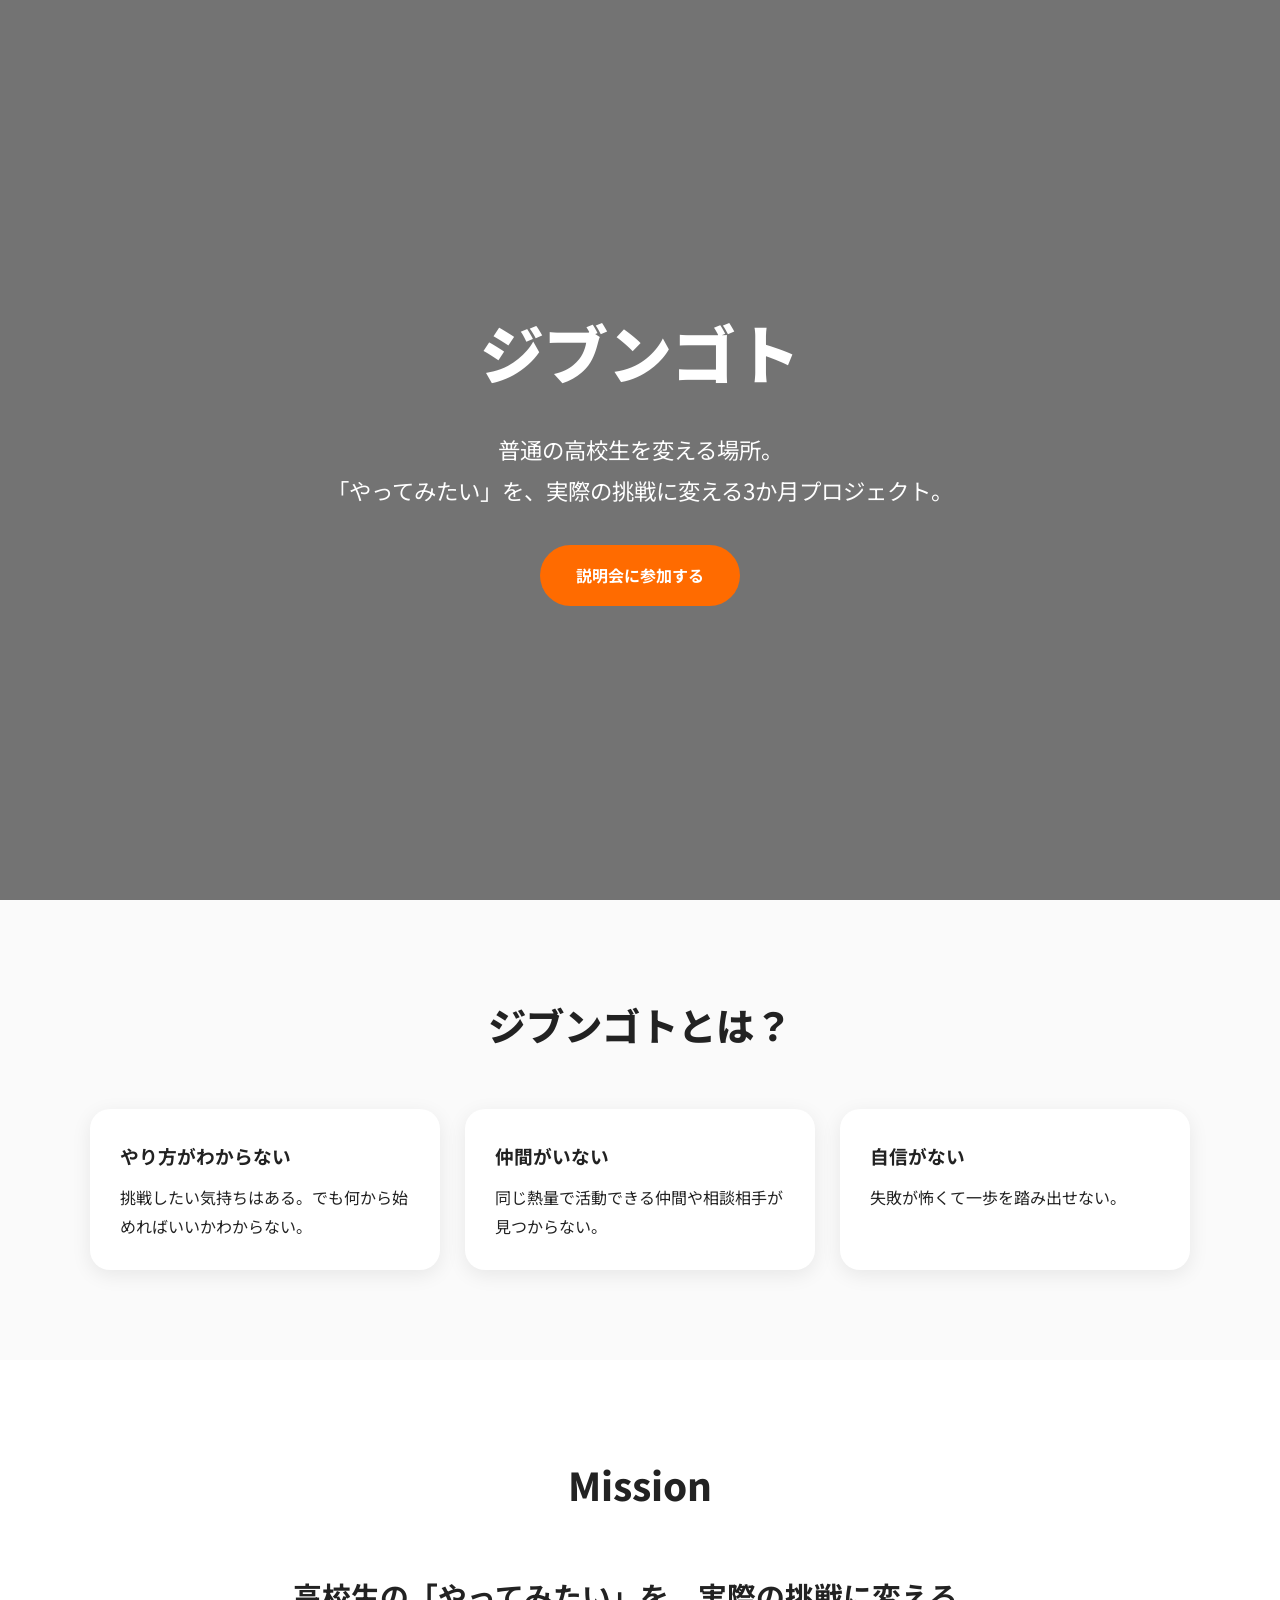
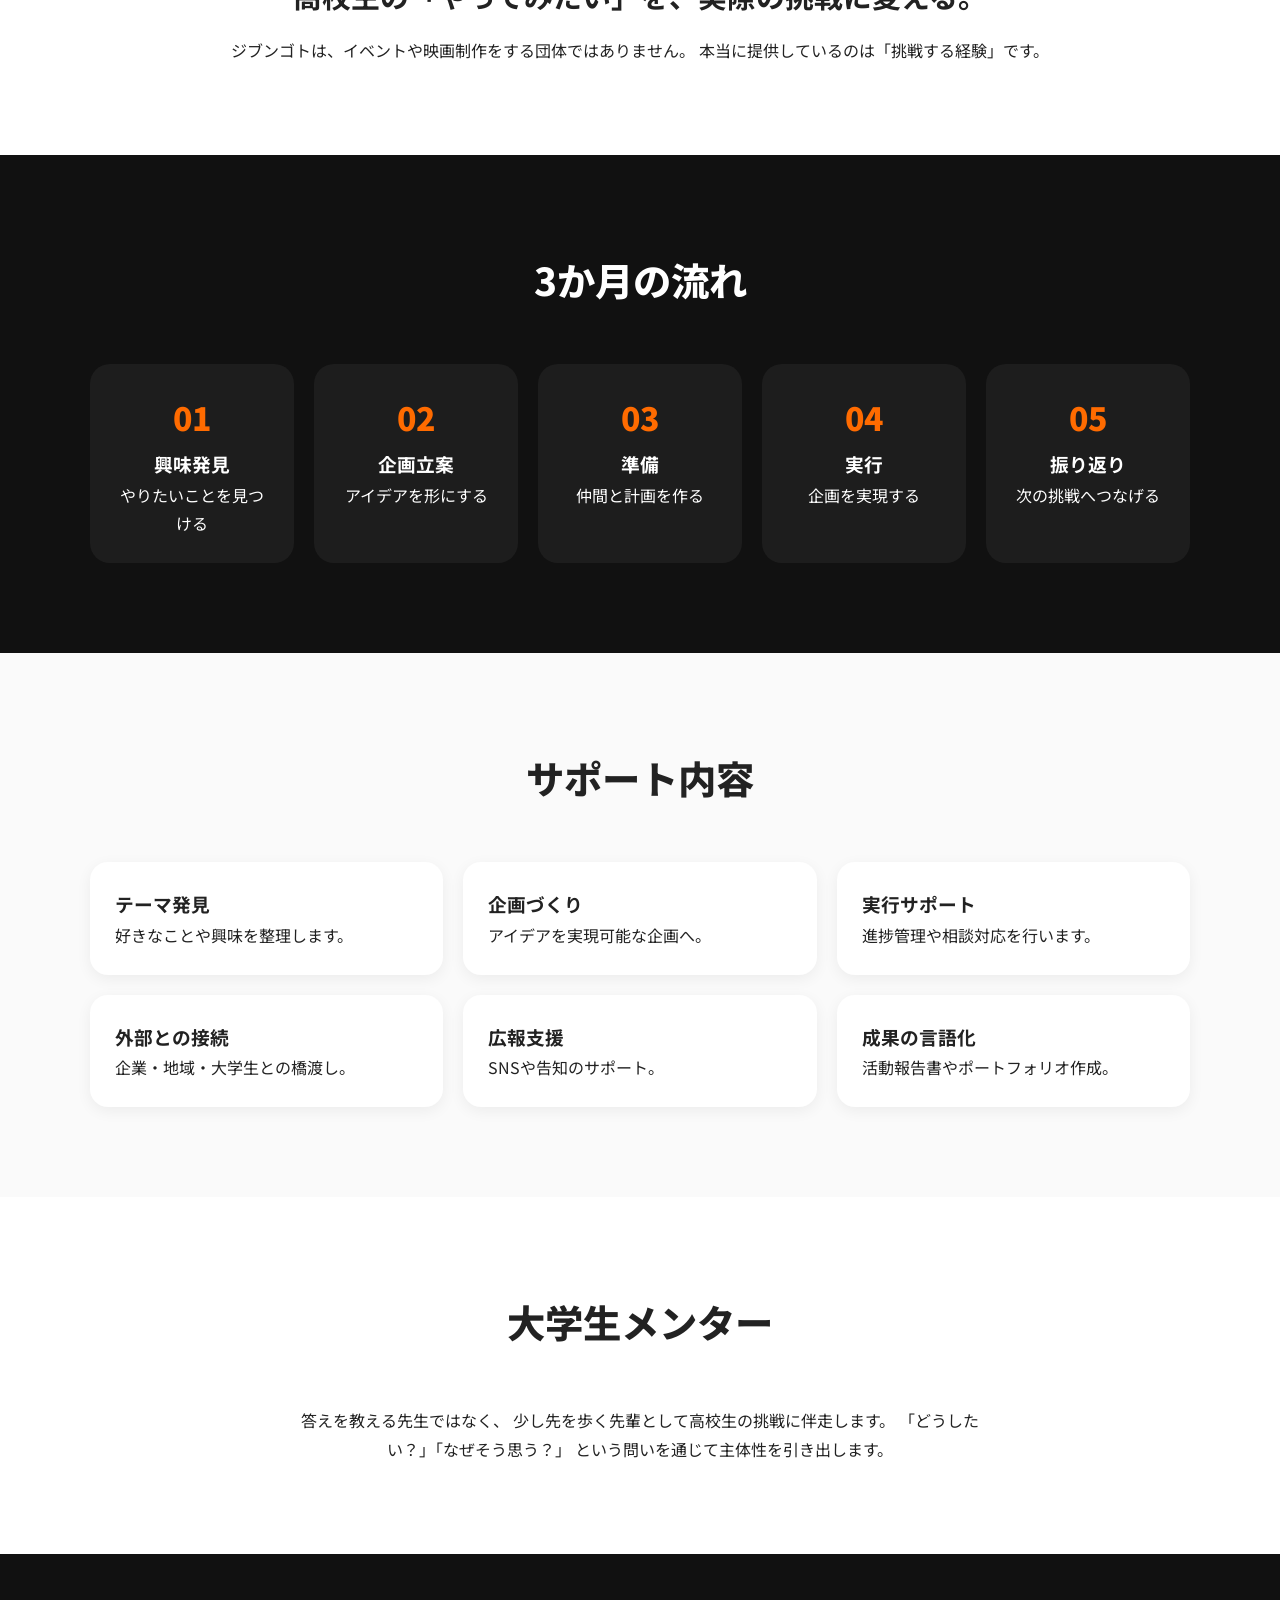
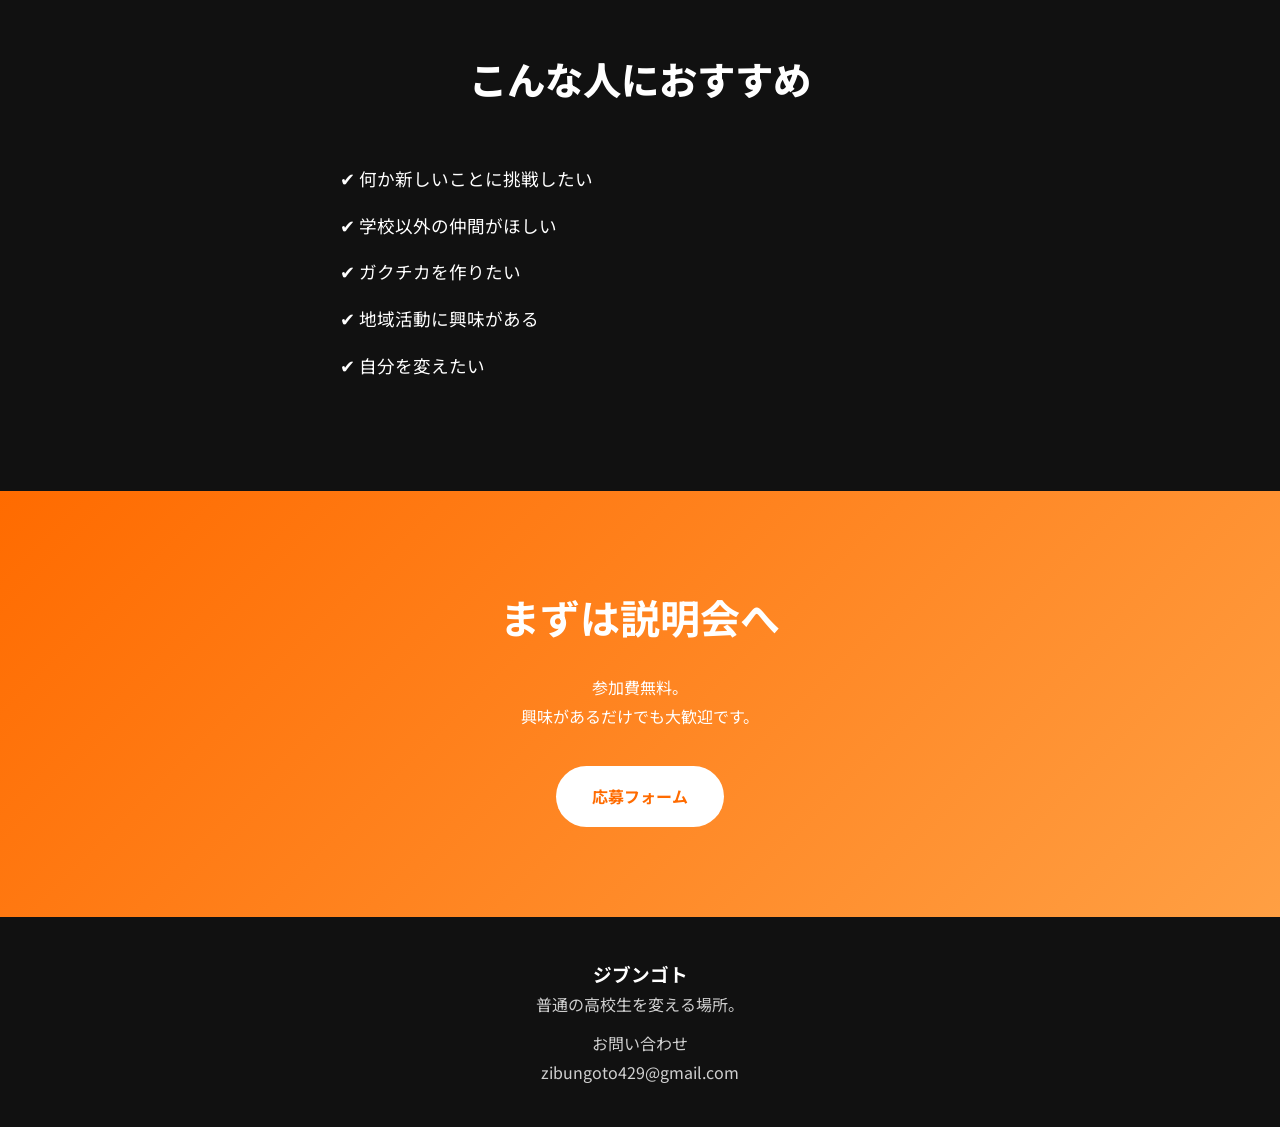
==== index.html @ fb5c6093 "first website" ====
<!DOCTYPE html>
<html lang="ja">
<head>
<meta charset="UTF-8">
<meta name="viewport" content="width=device-width, initial-scale=1.0">
<title>ジブンゴト | 普通の高校生を変える場所</title>

<link href="https://fonts.googleapis.com/css2?family=Noto+Sans+JP:wght@300;400;500;700;900&display=swap" rel="stylesheet">

<style>
*{
    margin:0;
    padding:0;
    box-sizing:border-box;
}

body{
    font-family:'Noto Sans JP',sans-serif;
    line-height:1.8;
    color:#222;
    background:#fff;
}

a{
    text-decoration:none;
}

.container{
    width:90%;
    max-width:1100px;
    margin:auto;
}

.hero{
    min-height:100vh;
    display:flex;
    align-items:center;
    justify-content:center;
    text-align:center;
    background:
    linear-gradient(rgba(0,0,0,.55),rgba(0,0,0,.55)),
    url('https://images.unsplash.com/photo-1522202176988-66273c2fd55f');
    background-size:cover;
    background-position:center;
    color:white;
}

.hero h1{
    font-size:4rem;
    font-weight:900;
    margin-bottom:20px;
}

.hero p{
    font-size:1.4rem;
    max-width:700px;
    margin:auto;
}

.btn{
    display:inline-block;
    margin-top:35px;
    padding:16px 36px;
    border-radius:999px;
    background:#ff6b00;
    color:white;
    font-weight:bold;
    transition:.3s;
}

.btn:hover{
    transform:translateY(-3px);
}

section{
    padding:90px 0;
}

.section-title{
    text-align:center;
    font-size:2.4rem;
    margin-bottom:50px;
    font-weight:800;
}

.about{
    background:#fafafa;
}

.cards{
    display:grid;
    grid-template-columns:repeat(auto-fit,minmax(250px,1fr));
    gap:25px;
}

.card{
    background:white;
    padding:30px;
    border-radius:20px;
    box-shadow:0 5px 20px rgba(0,0,0,.08);
}

.card h3{
    margin-bottom:10px;
}

.mission{
    text-align:center;
}

.mission-box{
    max-width:900px;
    margin:auto;
}

.mission-box h3{
    font-size:1.8rem;
    margin-bottom:15px;
}

.flow{
    background:#111;
    color:white;
}

.steps{
    display:grid;
    grid-template-columns:repeat(auto-fit,minmax(180px,1fr));
    gap:20px;
}

.step{
    background:#1d1d1d;
    border-radius:20px;
    padding:25px;
    text-align:center;
}

.step-number{
    font-size:2rem;
    color:#ff6b00;
    font-weight:900;
}

.support{
    background:#fafafa;
}

.support-grid{
    display:grid;
    grid-template-columns:repeat(auto-fit,minmax(280px,1fr));
    gap:20px;
}

.support-item{
    background:white;
    padding:25px;
    border-radius:18px;
    box-shadow:0 4px 15px rgba(0,0,0,.06);
}

.mentor{
    text-align:center;
}

.target{
    background:#111;
    color:white;
}

.target ul{
    max-width:600px;
    margin:20px auto;
    list-style:none;
}

.target li{
    margin:15px 0;
    font-size:1.1rem;
}

.cta{
    text-align:center;
    background:linear-gradient(135deg,#ff6b00,#ff9f43);
    color:white;
}

.cta h2{
    font-size:2.5rem;
}

footer{
    background:#111;
    color:white;
    text-align:center;
    padding:40px 20px;
}

footer p{
    opacity:.8;
}

@media(max-width:768px){

.hero h1{
    font-size:2.8rem;
}

.hero p{
    font-size:1.1rem;
}

.section-title{
    font-size:2rem;
}

}
</style>
</head>

<body>

<section class="hero">
<div class="container">

<h1>ジブンゴト</h1>

<p>
普通の高校生を変える場所。<br>
「やってみたい」を、実際の挑戦に変える3か月プロジェクト。
</p>

<a href="#entry" class="btn">説明会に参加する</a>

</div>
</section>

<section class="about">
<div class="container">

<h2 class="section-title">ジブンゴトとは？</h2>

<div class="cards">

<div class="card">
<h3>やり方がわからない</h3>
<p>
挑戦したい気持ちはある。でも何から始めればいいかわからない。
</p>
</div>

<div class="card">
<h3>仲間がいない</h3>
<p>
同じ熱量で活動できる仲間や相談相手が見つからない。
</p>
</div>

<div class="card">
<h3>自信がない</h3>
<p>
失敗が怖くて一歩を踏み出せない。
</p>
</div>

</div>

</div>
</section>

<section class="mission">

<div class="container">

<h2 class="section-title">Mission</h2>

<div class="mission-box">

<h3>高校生の「やってみたい」を、実際の挑戦に変える。</h3>

<p>
ジブンゴトは、イベントや映画制作をする団体ではありません。
本当に提供しているのは「挑戦する経験」です。
</p>

</div>

</div>

</section>

<section class="flow">

<div class="container">

<h2 class="section-title">3か月の流れ</h2>

<div class="steps">

<div class="step">
<div class="step-number">01</div>
<h3>興味発見</h3>
<p>やりたいことを見つける</p>
</div>

<div class="step">
<div class="step-number">02</div>
<h3>企画立案</h3>
<p>アイデアを形にする</p>
</div>

<div class="step">
<div class="step-number">03</div>
<h3>準備</h3>
<p>仲間と計画を作る</p>
</div>

<div class="step">
<div class="step-number">04</div>
<h3>実行</h3>
<p>企画を実現する</p>
</div>

<div class="step">
<div class="step-number">05</div>
<h3>振り返り</h3>
<p>次の挑戦へつなげる</p>
</div>

</div>

</div>

</section>

<section class="support">

<div class="container">

<h2 class="section-title">サポート内容</h2>

<div class="support-grid">

<div class="support-item">
<h3>テーマ発見</h3>
<p>好きなことや興味を整理します。</p>
</div>

<div class="support-item">
<h3>企画づくり</h3>
<p>アイデアを実現可能な企画へ。</p>
</div>

<div class="support-item">
<h3>実行サポート</h3>
<p>進捗管理や相談対応を行います。</p>
</div>

<div class="support-item">
<h3>外部との接続</h3>
<p>企業・地域・大学生との橋渡し。</p>
</div>

<div class="support-item">
<h3>広報支援</h3>
<p>SNSや告知のサポート。</p>
</div>

<div class="support-item">
<h3>成果の言語化</h3>
<p>活動報告書やポートフォリオ作成。</p>
</div>

</div>

</div>

</section>

<section class="mentor">

<div class="container">

<h2 class="section-title">大学生メンター</h2>

<p style="max-width:700px;margin:auto;">
答えを教える先生ではなく、
少し先を歩く先輩として高校生の挑戦に伴走します。
「どうしたい？」「なぜそう思う？」
という問いを通じて主体性を引き出します。
</p>

</div>

</section>

<section class="target">

<div class="container">

<h2 class="section-title">こんな人におすすめ</h2>

<ul>
<li>✔ 何か新しいことに挑戦したい</li>
<li>✔ 学校以外の仲間がほしい</li>
<li>✔ ガクチカを作りたい</li>
<li>✔ 地域活動に興味がある</li>
<li>✔ 自分を変えたい</li>
</ul>

</div>

</section>

<section class="cta" id="entry">

<div class="container">

<h2>まずは説明会へ</h2>

<p style="margin-top:20px;">
参加費無料。<br>
興味があるだけでも大歓迎です。
</p>

<a href="#" class="btn" style="background:white;color:#ff6b00;">
応募フォーム
</a>

</div>

</section>

<footer>

<h3>ジブンゴト</h3>

<p>
普通の高校生を変える場所。
</p>

<p style="margin-top:10px;">
お問い合わせ<br>
zibungoto429@gmail.com
</p>

</footer>

</body>
</html>
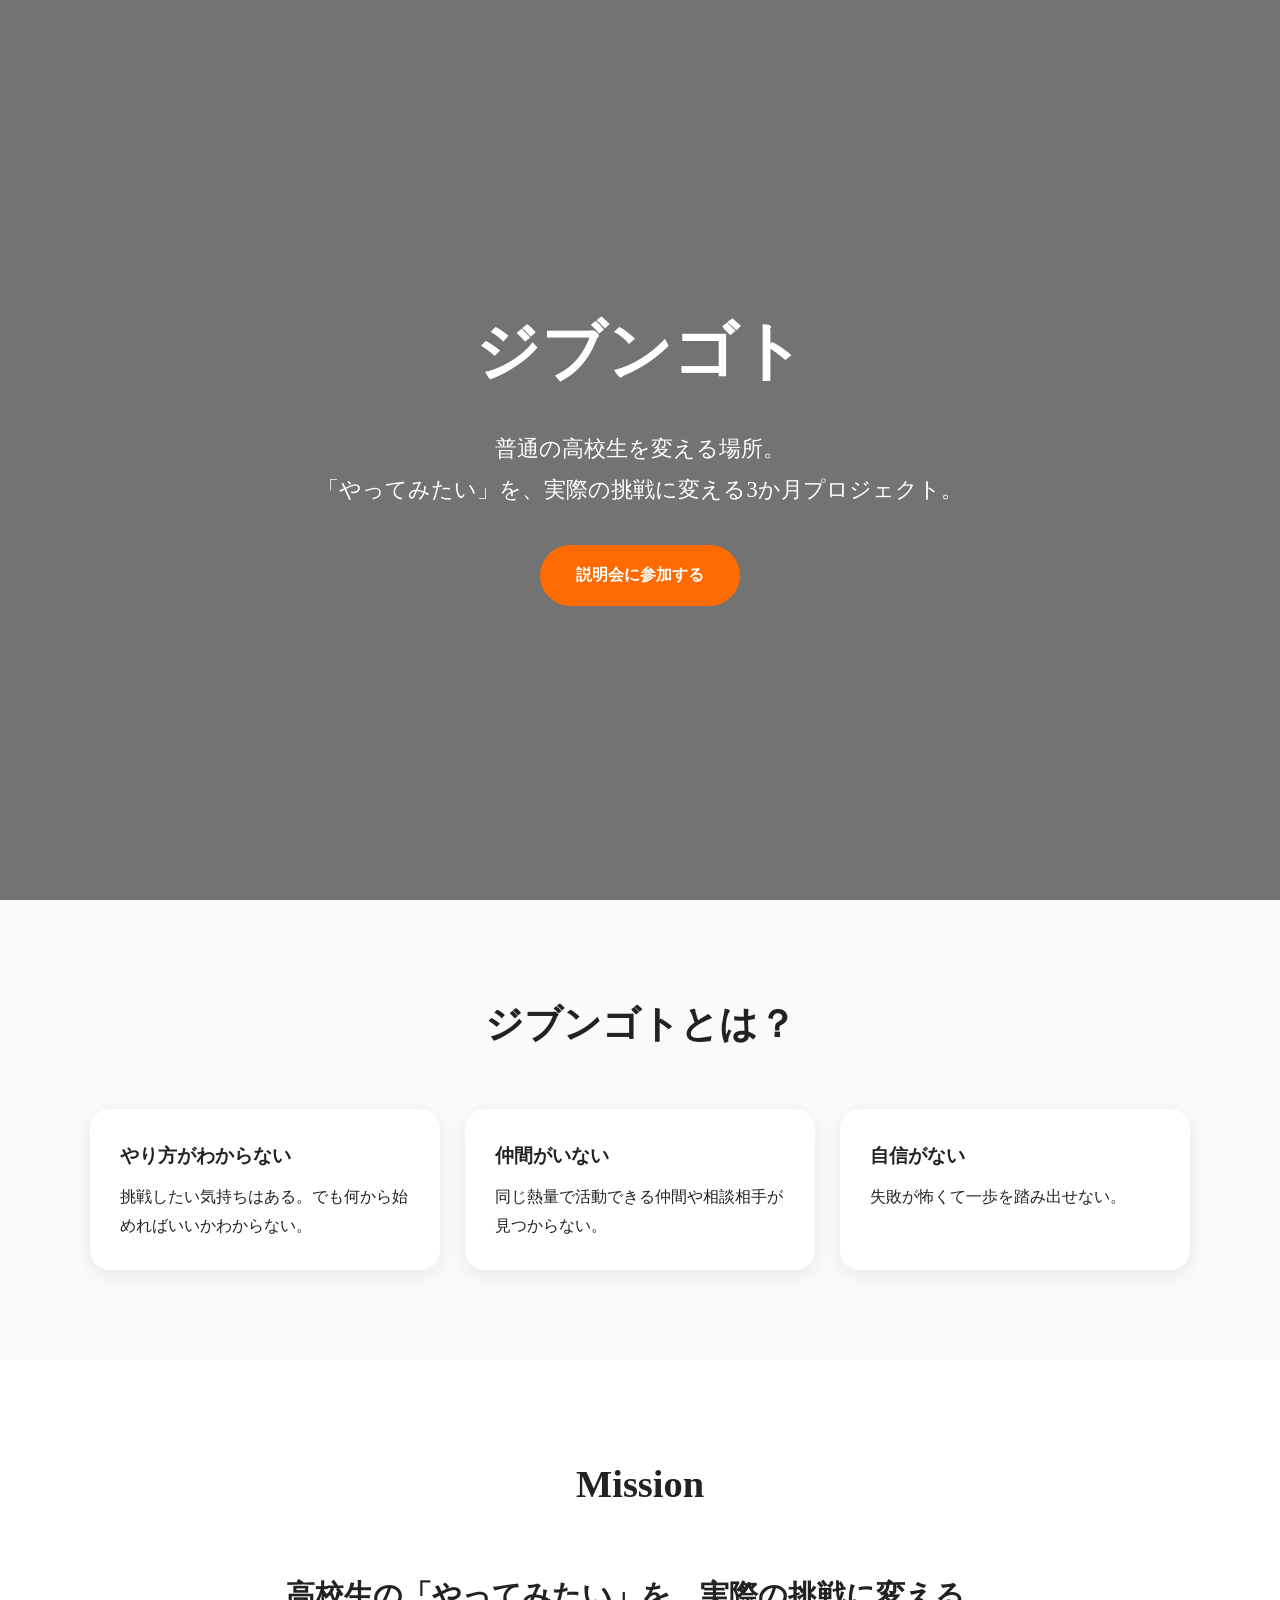
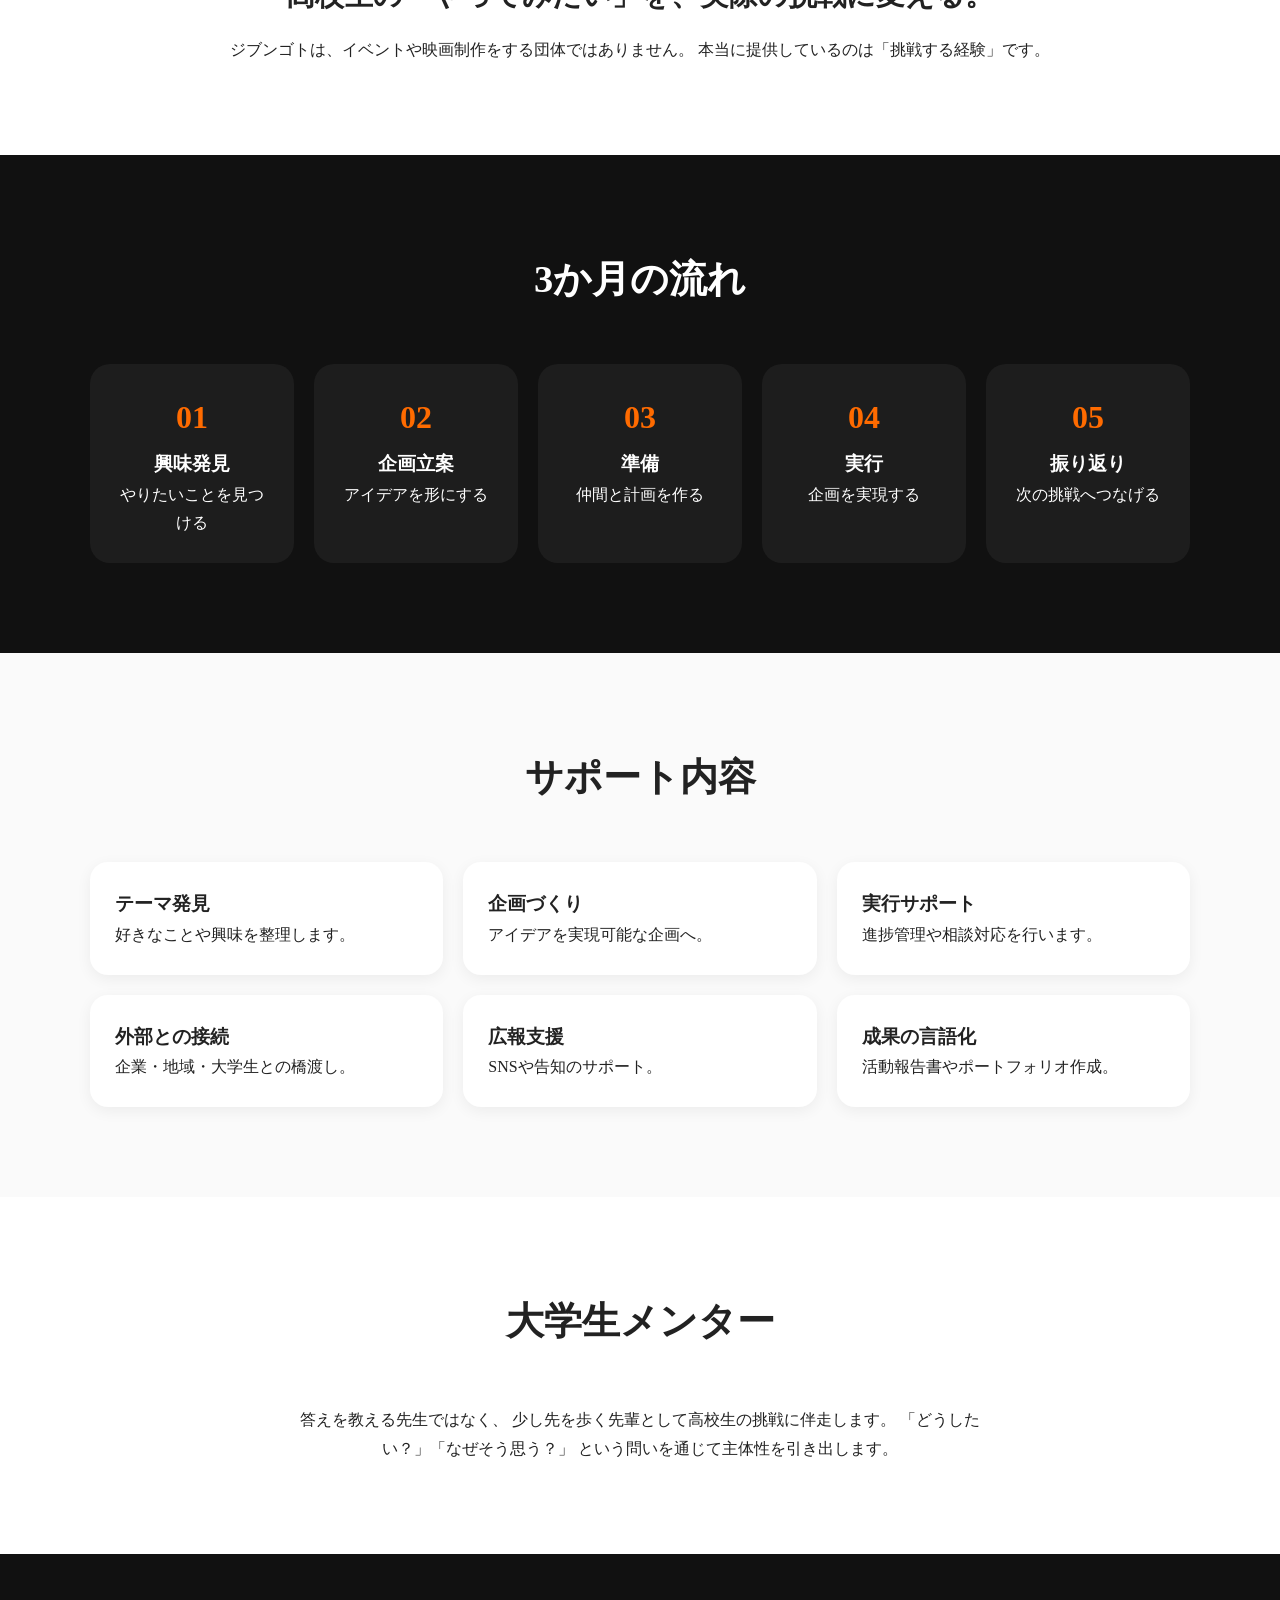
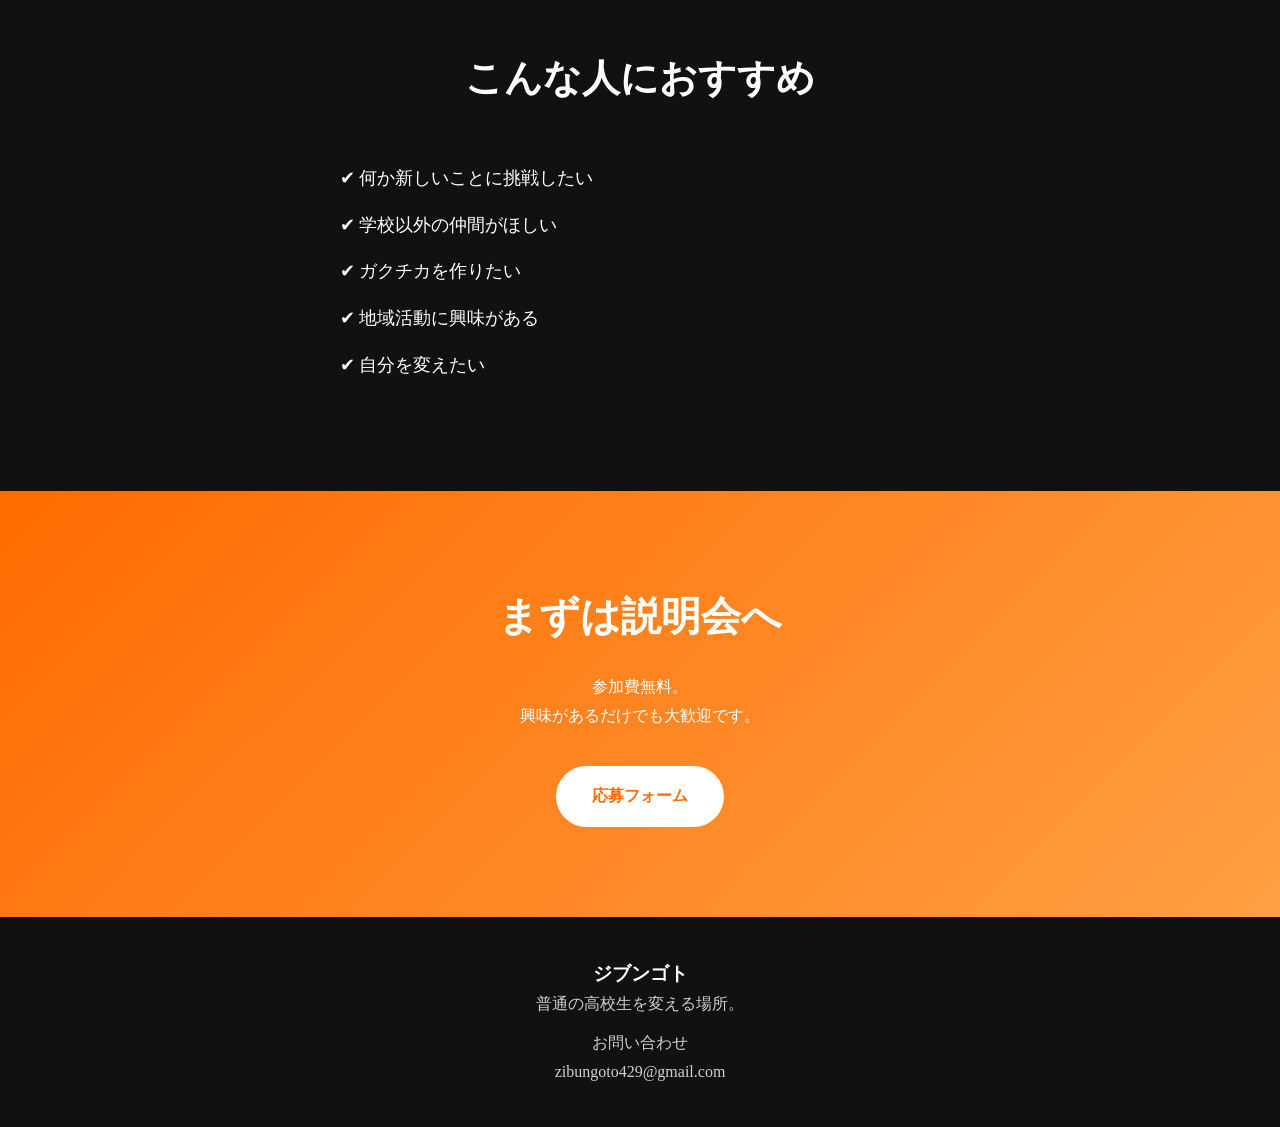
==== commit 555da6c7: "Update index.html" ====
--- a/index.html
+++ b/index.html
@@ -15,6 +15,22 @@
 }
 
 body{
+    <header class="header">
+    <div class="logo">ジブンゴト</div>
+
+    <div class="menu-toggle" onclick="toggleMenu()">
+        ☰
+    </div>
+
+    <nav id="menu">
+        <a href="#top">TOP</a>
+        <a href="#about">ジブンゴトとは</a>
+        <a href="#highschool">高校生向け</a>
+        <a href="#program">プログラム内容</a>
+        <a href="#faq">FAQ</a>
+        <a href="#contact">お問い合わせ</a>
+    </nav>
+</header>
     font-family:'Noto Sans JP',sans-serif;
     line-height:1.8;
     color:#222;
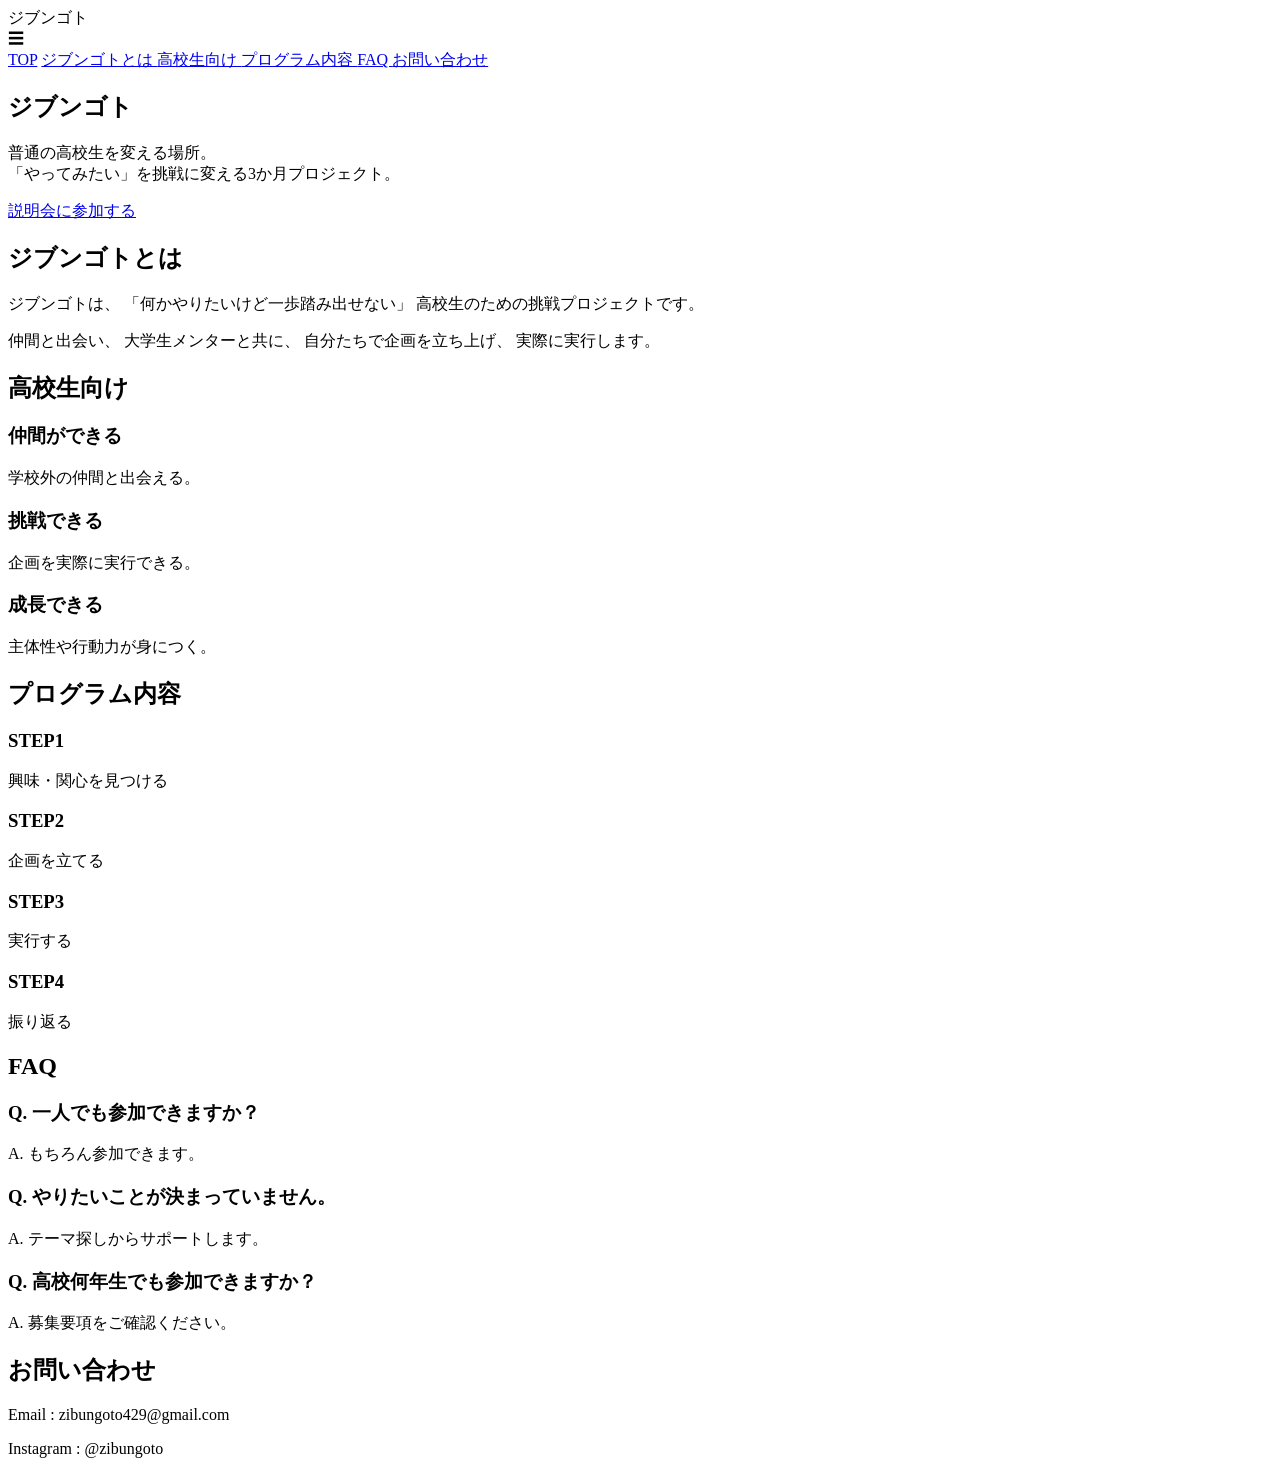
==== commit 45ac214e: "Update index.html" ====
--- a/index.html
+++ b/index.html
@@ -1,466 +1,213 @@
 <!DOCTYPE html>
 <html lang="ja">
 <head>
-<meta charset="UTF-8">
-<meta name="viewport" content="width=device-width, initial-scale=1.0">
-<title>ジブンゴト | 普通の高校生を変える場所</title>
-
-<link href="https://fonts.googleapis.com/css2?family=Noto+Sans+JP:wght@300;400;500;700;900&display=swap" rel="stylesheet">
-
-<style>
-*{
-    margin:0;
-    padding:0;
-    box-sizing:border-box;
-}
-
-body{
-    <header class="header">
-    <div class="logo">ジブンゴト</div>
+    <meta charset="UTF-8">
+    <meta name="viewport" content="width=device-width, initial-scale=1.0">
+    <title>ジブンゴト</title>
+
+    <link rel="stylesheet" href="style.css">
+</head>
+
+<body>
+
+<header class="header">
+
+    <div class="logo">
+        ジブンゴト
+    </div>
 
     <div class="menu-toggle" onclick="toggleMenu()">
         ☰
     </div>
 
     <nav id="menu">
+
         <a href="#top">TOP</a>
-        <a href="#about">ジブンゴトとは</a>
-        <a href="#highschool">高校生向け</a>
-        <a href="#program">プログラム内容</a>
-        <a href="#faq">FAQ</a>
-        <a href="#contact">お問い合わせ</a>
+
+        <a href="#about">
+            ジブンゴトとは
+        </a>
+
+        <a href="#highschool">
+            高校生向け
+        </a>
+
+        <a href="#program">
+            プログラム内容
+        </a>
+
+        <a href="#faq">
+            FAQ
+        </a>
+
+        <a href="#contact">
+            お問い合わせ
+        </a>
+
     </nav>
+
 </header>
-    font-family:'Noto Sans JP',sans-serif;
-    line-height:1.8;
-    color:#222;
-    background:#fff;
+
+<section class="hero" id="top">
+
+    <div class="container">
+
+        <h1>ジブンゴト</h1>
+
+        <p>
+            普通の高校生を変える場所。<br>
+            「やってみたい」を挑戦に変える3か月プロジェクト。
+        </p>
+
+        <a href="#contact" class="btn">
+            説明会に参加する
+        </a>
+
+    </div>
+
+</section>
+
+<section class="section" id="about">
+
+    <div class="container">
+
+        <h2>ジブンゴトとは</h2>
+
+        <p>
+            ジブンゴトは、
+            「何かやりたいけど一歩踏み出せない」
+            高校生のための挑戦プロジェクトです。
+        </p>
+
+        <p>
+            仲間と出会い、
+            大学生メンターと共に、
+            自分たちで企画を立ち上げ、
+            実際に実行します。
+        </p>
+
+    </div>
+
+</section>
+
+<section class="section" id="highschool">
+
+    <div class="container">
+
+        <h2>高校生向け</h2>
+
+        <div class="card-grid">
+
+            <div class="card">
+                <h3>仲間ができる</h3>
+                <p>学校外の仲間と出会える。</p>
+            </div>
+
+            <div class="card">
+                <h3>挑戦できる</h3>
+                <p>企画を実際に実行できる。</p>
+            </div>
+
+            <div class="card">
+                <h3>成長できる</h3>
+                <p>主体性や行動力が身につく。</p>
+            </div>
+
+        </div>
+
+    </div>
+
+</section>
+
+<section class="section" id="program">
+
+    <div class="container">
+
+        <h2>プログラム内容</h2>
+
+        <div class="card-grid">
+
+            <div class="card">
+                <h3>STEP1</h3>
+                <p>興味・関心を見つける</p>
+            </div>
+
+            <div class="card">
+                <h3>STEP2</h3>
+                <p>企画を立てる</p>
+            </div>
+
+            <div class="card">
+                <h3>STEP3</h3>
+                <p>実行する</p>
+            </div>
+
+            <div class="card">
+                <h3>STEP4</h3>
+                <p>振り返る</p>
+            </div>
+
+        </div>
+
+    </div>
+
+</section>
+
+<section class="section" id="faq">
+
+    <div class="container">
+
+        <h2>FAQ</h2>
+
+        <div class="faq-item">
+            <h3>Q. 一人でも参加できますか？</h3>
+            <p>A. もちろん参加できます。</p>
+        </div>
+
+        <div class="faq-item">
+            <h3>Q. やりたいことが決まっていません。</h3>
+            <p>A. テーマ探しからサポートします。</p>
+        </div>
+
+        <div class="faq-item">
+            <h3>Q. 高校何年生でも参加できますか？</h3>
+            <p>A. 募集要項をご確認ください。</p>
+        </div>
+
+    </div>
+
+</section>
+
+<footer id="contact">
+
+    <div class="container">
+
+        <h2>お問い合わせ</h2>
+
+        <p>
+            Email : zibungoto429@gmail.com
+        </p>
+
+        <p>
+            Instagram : @zibungoto
+        </p>
+
+    </div>
+
+</footer>
+
+<script>
+
+function toggleMenu(){
+
+    document
+        .getElementById("menu")
+        .classList
+        .toggle("show");
+
 }
 
-a{
-    text-decoration:none;
-}
-
-.container{
-    width:90%;
-    max-width:1100px;
-    margin:auto;
-}
-
-.hero{
-    min-height:100vh;
-    display:flex;
-    align-items:center;
-    justify-content:center;
-    text-align:center;
-    background:
-    linear-gradient(rgba(0,0,0,.55),rgba(0,0,0,.55)),
-    url('https://images.unsplash.com/photo-1522202176988-66273c2fd55f');
-    background-size:cover;
-    background-position:center;
-    color:white;
-}
-
-.hero h1{
-    font-size:4rem;
-    font-weight:900;
-    margin-bottom:20px;
-}
-
-.hero p{
-    font-size:1.4rem;
-    max-width:700px;
-    margin:auto;
-}
-
-.btn{
-    display:inline-block;
-    margin-top:35px;
-    padding:16px 36px;
-    border-radius:999px;
-    background:#ff6b00;
-    color:white;
-    font-weight:bold;
-    transition:.3s;
-}
-
-.btn:hover{
-    transform:translateY(-3px);
-}
-
-section{
-    padding:90px 0;
-}
-
-.section-title{
-    text-align:center;
-    font-size:2.4rem;
-    margin-bottom:50px;
-    font-weight:800;
-}
-
-.about{
-    background:#fafafa;
-}
-
-.cards{
-    display:grid;
-    grid-template-columns:repeat(auto-fit,minmax(250px,1fr));
-    gap:25px;
-}
-
-.card{
-    background:white;
-    padding:30px;
-    border-radius:20px;
-    box-shadow:0 5px 20px rgba(0,0,0,.08);
-}
-
-.card h3{
-    margin-bottom:10px;
-}
-
-.mission{
-    text-align:center;
-}
-
-.mission-box{
-    max-width:900px;
-    margin:auto;
-}
-
-.mission-box h3{
-    font-size:1.8rem;
-    margin-bottom:15px;
-}
-
-.flow{
-    background:#111;
-    color:white;
-}
-
-.steps{
-    display:grid;
-    grid-template-columns:repeat(auto-fit,minmax(180px,1fr));
-    gap:20px;
-}
-
-.step{
-    background:#1d1d1d;
-    border-radius:20px;
-    padding:25px;
-    text-align:center;
-}
-
-.step-number{
-    font-size:2rem;
-    color:#ff6b00;
-    font-weight:900;
-}
-
-.support{
-    background:#fafafa;
-}
-
-.support-grid{
-    display:grid;
-    grid-template-columns:repeat(auto-fit,minmax(280px,1fr));
-    gap:20px;
-}
-
-.support-item{
-    background:white;
-    padding:25px;
-    border-radius:18px;
-    box-shadow:0 4px 15px rgba(0,0,0,.06);
-}
-
-.mentor{
-    text-align:center;
-}
-
-.target{
-    background:#111;
-    color:white;
-}
-
-.target ul{
-    max-width:600px;
-    margin:20px auto;
-    list-style:none;
-}
-
-.target li{
-    margin:15px 0;
-    font-size:1.1rem;
-}
-
-.cta{
-    text-align:center;
-    background:linear-gradient(135deg,#ff6b00,#ff9f43);
-    color:white;
-}
-
-.cta h2{
-    font-size:2.5rem;
-}
-
-footer{
-    background:#111;
-    color:white;
-    text-align:center;
-    padding:40px 20px;
-}
-
-footer p{
-    opacity:.8;
-}
-
-@media(max-width:768px){
-
-.hero h1{
-    font-size:2.8rem;
-}
-
-.hero p{
-    font-size:1.1rem;
-}
-
-.section-title{
-    font-size:2rem;
-}
-
-}
-</style>
-</head>
-
-<body>
-
-<section class="hero">
-<div class="container">
-
-<h1>ジブンゴト</h1>
-
-<p>
-普通の高校生を変える場所。<br>
-「やってみたい」を、実際の挑戦に変える3か月プロジェクト。
-</p>
-
-<a href="#entry" class="btn">説明会に参加する</a>
-
-</div>
-</section>
-
-<section class="about">
-<div class="container">
-
-<h2 class="section-title">ジブンゴトとは？</h2>
-
-<div class="cards">
-
-<div class="card">
-<h3>やり方がわからない</h3>
-<p>
-挑戦したい気持ちはある。でも何から始めればいいかわからない。
-</p>
-</div>
-
-<div class="card">
-<h3>仲間がいない</h3>
-<p>
-同じ熱量で活動できる仲間や相談相手が見つからない。
-</p>
-</div>
-
-<div class="card">
-<h3>自信がない</h3>
-<p>
-失敗が怖くて一歩を踏み出せない。
-</p>
-</div>
-
-</div>
-
-</div>
-</section>
-
-<section class="mission">
-
-<div class="container">
-
-<h2 class="section-title">Mission</h2>
-
-<div class="mission-box">
-
-<h3>高校生の「やってみたい」を、実際の挑戦に変える。</h3>
-
-<p>
-ジブンゴトは、イベントや映画制作をする団体ではありません。
-本当に提供しているのは「挑戦する経験」です。
-</p>
-
-</div>
-
-</div>
-
-</section>
-
-<section class="flow">
-
-<div class="container">
-
-<h2 class="section-title">3か月の流れ</h2>
-
-<div class="steps">
-
-<div class="step">
-<div class="step-number">01</div>
-<h3>興味発見</h3>
-<p>やりたいことを見つける</p>
-</div>
-
-<div class="step">
-<div class="step-number">02</div>
-<h3>企画立案</h3>
-<p>アイデアを形にする</p>
-</div>
-
-<div class="step">
-<div class="step-number">03</div>
-<h3>準備</h3>
-<p>仲間と計画を作る</p>
-</div>
-
-<div class="step">
-<div class="step-number">04</div>
-<h3>実行</h3>
-<p>企画を実現する</p>
-</div>
-
-<div class="step">
-<div class="step-number">05</div>
-<h3>振り返り</h3>
-<p>次の挑戦へつなげる</p>
-</div>
-
-</div>
-
-</div>
-
-</section>
-
-<section class="support">
-
-<div class="container">
-
-<h2 class="section-title">サポート内容</h2>
-
-<div class="support-grid">
-
-<div class="support-item">
-<h3>テーマ発見</h3>
-<p>好きなことや興味を整理します。</p>
-</div>
-
-<div class="support-item">
-<h3>企画づくり</h3>
-<p>アイデアを実現可能な企画へ。</p>
-</div>
-
-<div class="support-item">
-<h3>実行サポート</h3>
-<p>進捗管理や相談対応を行います。</p>
-</div>
-
-<div class="support-item">
-<h3>外部との接続</h3>
-<p>企業・地域・大学生との橋渡し。</p>
-</div>
-
-<div class="support-item">
-<h3>広報支援</h3>
-<p>SNSや告知のサポート。</p>
-</div>
-
-<div class="support-item">
-<h3>成果の言語化</h3>
-<p>活動報告書やポートフォリオ作成。</p>
-</div>
-
-</div>
-
-</div>
-
-</section>
-
-<section class="mentor">
-
-<div class="container">
-
-<h2 class="section-title">大学生メンター</h2>
-
-<p style="max-width:700px;margin:auto;">
-答えを教える先生ではなく、
-少し先を歩く先輩として高校生の挑戦に伴走します。
-「どうしたい？」「なぜそう思う？」
-という問いを通じて主体性を引き出します。
-</p>
-
-</div>
-
-</section>
-
-<section class="target">
-
-<div class="container">
-
-<h2 class="section-title">こんな人におすすめ</h2>
-
-<ul>
-<li>✔ 何か新しいことに挑戦したい</li>
-<li>✔ 学校以外の仲間がほしい</li>
-<li>✔ ガクチカを作りたい</li>
-<li>✔ 地域活動に興味がある</li>
-<li>✔ 自分を変えたい</li>
-</ul>
-
-</div>
-
-</section>
-
-<section class="cta" id="entry">
-
-<div class="container">
-
-<h2>まずは説明会へ</h2>
-
-<p style="margin-top:20px;">
-参加費無料。<br>
-興味があるだけでも大歓迎です。
-</p>
-
-<a href="#" class="btn" style="background:white;color:#ff6b00;">
-応募フォーム
-</a>
-
-</div>
-
-</section>
-
-<footer>
-
-<h3>ジブンゴト</h3>
-
-<p>
-普通の高校生を変える場所。
-</p>
-
-<p style="margin-top:10px;">
-お問い合わせ<br>
-zibungoto429@gmail.com
-</p>
-
-</footer>
+</script>
 
 </body>
 </html>
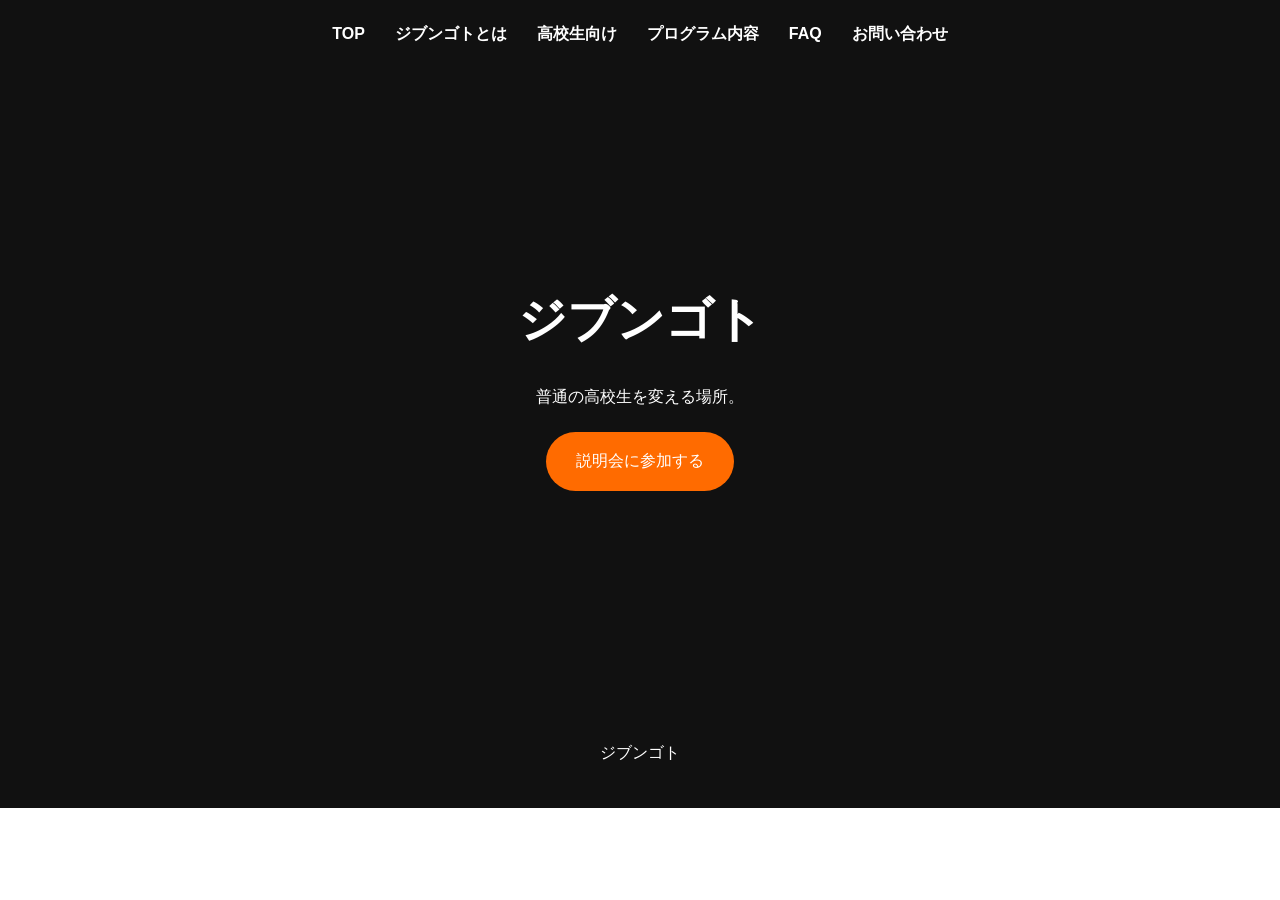
==== commit aeea145f: "Update index.html" ====
--- a/index.html
+++ b/index.html
@@ -1,213 +1,34 @@
 <!DOCTYPE html>
 <html lang="ja">
 <head>
-    <meta charset="UTF-8">
-    <meta name="viewport" content="width=device-width, initial-scale=1.0">
-    <title>ジブンゴト</title>
-
-    <link rel="stylesheet" href="style.css">
+<meta charset="UTF-8">
+<title>ジブンゴト</title>
+<link rel="stylesheet" href="style.css">
 </head>
-
 <body>
 
-<header class="header">
-
-    <div class="logo">
-        ジブンゴト
-    </div>
-
-    <div class="menu-toggle" onclick="toggleMenu()">
-        ☰
-    </div>
-
-    <nav id="menu">
-
-        <a href="#top">TOP</a>
-
-        <a href="#about">
-            ジブンゴトとは
-        </a>
-
-        <a href="#highschool">
-            高校生向け
-        </a>
-
-        <a href="#program">
-            プログラム内容
-        </a>
-
-        <a href="#faq">
-            FAQ
-        </a>
-
-        <a href="#contact">
-            お問い合わせ
-        </a>
-
-    </nav>
-
+<header>
+<nav>
+<a href="index.html">TOP</a>
+<a href="about.html">ジブンゴトとは</a>
+<a href="highschool.html">高校生向け</a>
+<a href="program.html">プログラム内容</a>
+<a href="faq.html">FAQ</a>
+<a href="contact.html">お問い合わせ</a>
+</nav>
 </header>
 
-<section class="hero" id="top">
-
-    <div class="container">
-
-        <h1>ジブンゴト</h1>
-
-        <p>
-            普通の高校生を変える場所。<br>
-            「やってみたい」を挑戦に変える3か月プロジェクト。
-        </p>
-
-        <a href="#contact" class="btn">
-            説明会に参加する
-        </a>
-
-    </div>
-
+<section class="hero">
+<div>
+<h1>ジブンゴト</h1>
+<p>普通の高校生を変える場所。</p>
+<a href="contact.html" class="btn">説明会に参加する</a>
+</div>
 </section>
 
-<section class="section" id="about">
-
-    <div class="container">
-
-        <h2>ジブンゴトとは</h2>
-
-        <p>
-            ジブンゴトは、
-            「何かやりたいけど一歩踏み出せない」
-            高校生のための挑戦プロジェクトです。
-        </p>
-
-        <p>
-            仲間と出会い、
-            大学生メンターと共に、
-            自分たちで企画を立ち上げ、
-            実際に実行します。
-        </p>
-
-    </div>
-
-</section>
-
-<section class="section" id="highschool">
-
-    <div class="container">
-
-        <h2>高校生向け</h2>
-
-        <div class="card-grid">
-
-            <div class="card">
-                <h3>仲間ができる</h3>
-                <p>学校外の仲間と出会える。</p>
-            </div>
-
-            <div class="card">
-                <h3>挑戦できる</h3>
-                <p>企画を実際に実行できる。</p>
-            </div>
-
-            <div class="card">
-                <h3>成長できる</h3>
-                <p>主体性や行動力が身につく。</p>
-            </div>
-
-        </div>
-
-    </div>
-
-</section>
-
-<section class="section" id="program">
-
-    <div class="container">
-
-        <h2>プログラム内容</h2>
-
-        <div class="card-grid">
-
-            <div class="card">
-                <h3>STEP1</h3>
-                <p>興味・関心を見つける</p>
-            </div>
-
-            <div class="card">
-                <h3>STEP2</h3>
-                <p>企画を立てる</p>
-            </div>
-
-            <div class="card">
-                <h3>STEP3</h3>
-                <p>実行する</p>
-            </div>
-
-            <div class="card">
-                <h3>STEP4</h3>
-                <p>振り返る</p>
-            </div>
-
-        </div>
-
-    </div>
-
-</section>
-
-<section class="section" id="faq">
-
-    <div class="container">
-
-        <h2>FAQ</h2>
-
-        <div class="faq-item">
-            <h3>Q. 一人でも参加できますか？</h3>
-            <p>A. もちろん参加できます。</p>
-        </div>
-
-        <div class="faq-item">
-            <h3>Q. やりたいことが決まっていません。</h3>
-            <p>A. テーマ探しからサポートします。</p>
-        </div>
-
-        <div class="faq-item">
-            <h3>Q. 高校何年生でも参加できますか？</h3>
-            <p>A. 募集要項をご確認ください。</p>
-        </div>
-
-    </div>
-
-</section>
-
-<footer id="contact">
-
-    <div class="container">
-
-        <h2>お問い合わせ</h2>
-
-        <p>
-            Email : zibungoto429@gmail.com
-        </p>
-
-        <p>
-            Instagram : @zibungoto
-        </p>
-
-    </div>
-
+<footer>
+ジブンゴト
 </footer>
-
-<script>
-
-function toggleMenu(){
-
-    document
-        .getElementById("menu")
-        .classList
-        .toggle("show");
-
-}
-
-</script>
 
 </body>
 </html>
--- a/style.css
+++ b/style.css
@@ -0,0 +1,84 @@
+*{
+    margin:0;
+    padding:0;
+    box-sizing:border-box;
+}
+
+body{
+    font-family:sans-serif;
+    line-height:1.8;
+    color:#222;
+}
+
+header{
+    background:#111;
+    padding:20px;
+}
+
+nav{
+    display:flex;
+    justify-content:center;
+    gap:30px;
+    flex-wrap:wrap;
+}
+
+nav a{
+    color:white;
+    text-decoration:none;
+    font-weight:bold;
+}
+
+nav a:hover{
+    color:#ff6b00;
+}
+
+.hero{
+    min-height:70vh;
+    display:flex;
+    justify-content:center;
+    align-items:center;
+    text-align:center;
+    background:#111;
+    color:white;
+    padding:40px;
+}
+
+.container{
+    width:90%;
+    max-width:1000px;
+    margin:auto;
+    padding:80px 0;
+}
+
+h1{
+    font-size:3rem;
+    margin-bottom:20px;
+}
+
+h2{
+    margin-bottom:20px;
+}
+
+.card{
+    background:#f7f7f7;
+    padding:25px;
+    margin:20px 0;
+    border-radius:15px;
+}
+
+.btn{
+    display:inline-block;
+    background:#ff6b00;
+    color:white;
+    padding:15px 30px;
+    text-decoration:none;
+    border-radius:999px;
+    margin-top:20px;
+}
+
+footer{
+    background:#111;
+    color:white;
+    text-align:center;
+    padding:40px;
+}
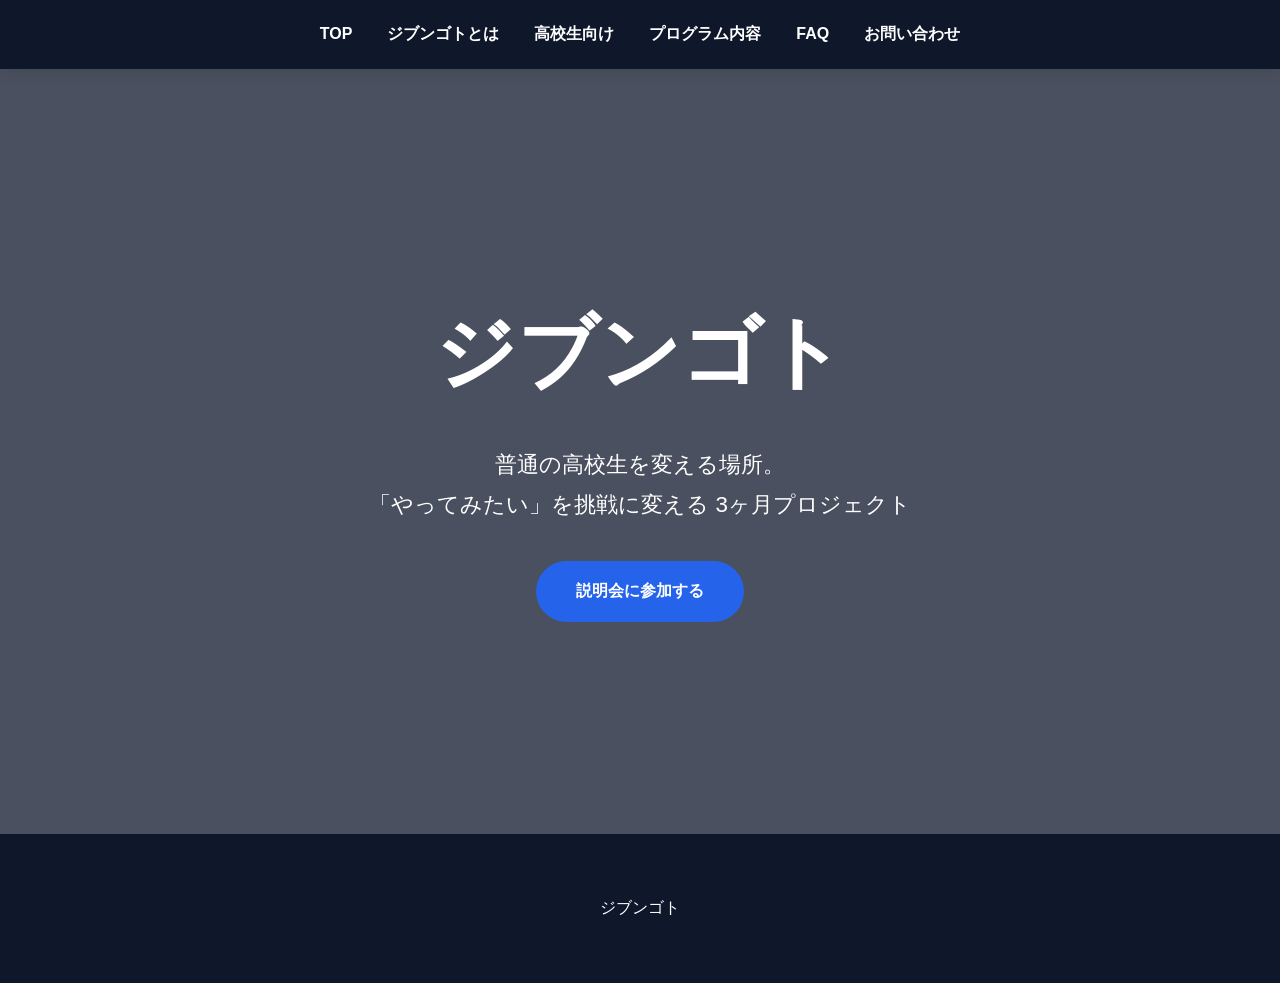
==== commit ec4a1102: "Update index.html" ====
--- a/index.html
+++ b/index.html
@@ -21,7 +21,12 @@
 <section class="hero">
 <div>
 <h1>ジブンゴト</h1>
-<p>普通の高校生を変える場所。</p>
+
+<p>
+普通の高校生を変える場所。<br>
+「やってみたい」を挑戦に変える
+3ヶ月プロジェクト
+</p>
 <a href="contact.html" class="btn">説明会に参加する</a>
 </div>
 </section>
--- a/style.css
+++ b/style.css
@@ -4,81 +4,234 @@
     box-sizing:border-box;
 }
 
+html{
+    scroll-behavior:smooth;
+}
+
 body{
-    font-family:sans-serif;
+    font-family:"Yu Gothic","Hiragino Sans",sans-serif;
     line-height:1.8;
-    color:#222;
-}
+    color:#1f2937;
+    background:#f8fafc;
+}
+
+/* ====================
+HEADER
+==================== */
 
 header{
-    background:#111;
-    padding:20px;
+    background:#0f172a;
+    position:sticky;
+    top:0;
+    z-index:1000;
+    box-shadow:0 3px 15px rgba(0,0,0,.1);
 }
 
 nav{
     display:flex;
     justify-content:center;
-    gap:30px;
+    gap:35px;
+    padding:20px;
     flex-wrap:wrap;
 }
 
 nav a{
     color:white;
     text-decoration:none;
-    font-weight:bold;
+    font-weight:600;
+    transition:.3s;
 }
 
 nav a:hover{
-    color:#ff6b00;
-}
+    color:#60a5fa;
+}
+
+/* ====================
+TOP
+==================== */
 
 .hero{
-    min-height:70vh;
+    min-height:85vh;
+
+    background:
+    linear-gradient(
+        rgba(15,23,42,.75),
+        rgba(15,23,42,.75)
+    ),
+    url("https://images.unsplash.com/photo-1522202176988-66273c2fd55f");
+
+    background-size:cover;
+    background-position:center;
+
     display:flex;
     justify-content:center;
     align-items:center;
     text-align:center;
-    background:#111;
-    color:white;
-    padding:40px;
-}
+
+    color:white;
+}
+
+.hero h1{
+    font-size:5rem;
+    margin-bottom:20px;
+    font-weight:800;
+}
+
+.hero p{
+    font-size:1.4rem;
+    max-width:700px;
+    margin:auto;
+}
+
+/* ====================
+BUTTON
+==================== */
+
+.btn{
+    display:inline-block;
+
+    margin-top:35px;
+
+    background:#2563eb;
+
+    color:white;
+    text-decoration:none;
+
+    padding:16px 40px;
+
+    border-radius:999px;
+
+    font-weight:bold;
+
+    transition:.3s;
+}
+
+.btn:hover{
+    background:#1d4ed8;
+    transform:translateY(-3px);
+}
+
+/* ====================
+LAYOUT
+==================== */
 
 .container{
     width:90%;
-    max-width:1000px;
+    max-width:1100px;
     margin:auto;
-    padding:80px 0;
+    padding:90px 0;
+}
+
+h1,h2,h3{
+    color:#0f172a;
 }
 
 h1{
-    font-size:3rem;
+    color:white;
+}
+
+h2{
+    text-align:center;
+    font-size:2.5rem;
+    margin-bottom:50px;
+}
+
+/* ====================
+CARD
+==================== */
+
+.card{
+    background:white;
+
+    padding:30px;
+
+    border-radius:20px;
+
+    margin-bottom:25px;
+
+    box-shadow:
+    0 8px 30px rgba(0,0,0,.08);
+
+    transition:.3s;
+}
+
+.card:hover{
+    transform:translateY(-5px);
+}
+
+.card-grid{
+
+    display:grid;
+
+    grid-template-columns:
+    repeat(auto-fit,minmax(250px,1fr));
+
+    gap:25px;
+}
+
+/* ====================
+SECTIONS
+==================== */
+
+.container p{
+    font-size:1.05rem;
+}
+
+.section-blue{
+    background:#eff6ff;
+}
+
+/* ====================
+FAQ
+==================== */
+
+.faq-card{
+    background:white;
+    border-left:6px solid #2563eb;
+    padding:25px;
     margin-bottom:20px;
-}
-
-h2{
-    margin-bottom:20px;
-}
-
-.card{
-    background:#f7f7f7;
-    padding:25px;
-    margin:20px 0;
-    border-radius:15px;
-}
-
-.btn{
-    display:inline-block;
-    background:#ff6b00;
-    color:white;
-    padding:15px 30px;
-    text-decoration:none;
-    border-radius:999px;
-    margin-top:20px;
-}
+    border-radius:12px;
+}
+
+/* ====================
+FOOTER
+==================== */
 
 footer{
-    background:#111;
+    background:#0f172a;
     color:white;
     text-align:center;
-    padding:40px;
-}
+    padding:60px 20px;
+}
+
+footer h2{
+    color:white;
+}
+
+footer p{
+    opacity:.9;
+}
+
+/* ====================
+MOBILE
+==================== */
+
+@media(max-width:768px){
+
+    .hero h1{
+        font-size:3rem;
+    }
+
+    .hero p{
+        font-size:1.1rem;
+    }
+
+    nav{
+        gap:15px;
+        font-size:.9rem;
+    }
+
+    h2{
+        font-size:2rem;
+    }
+}
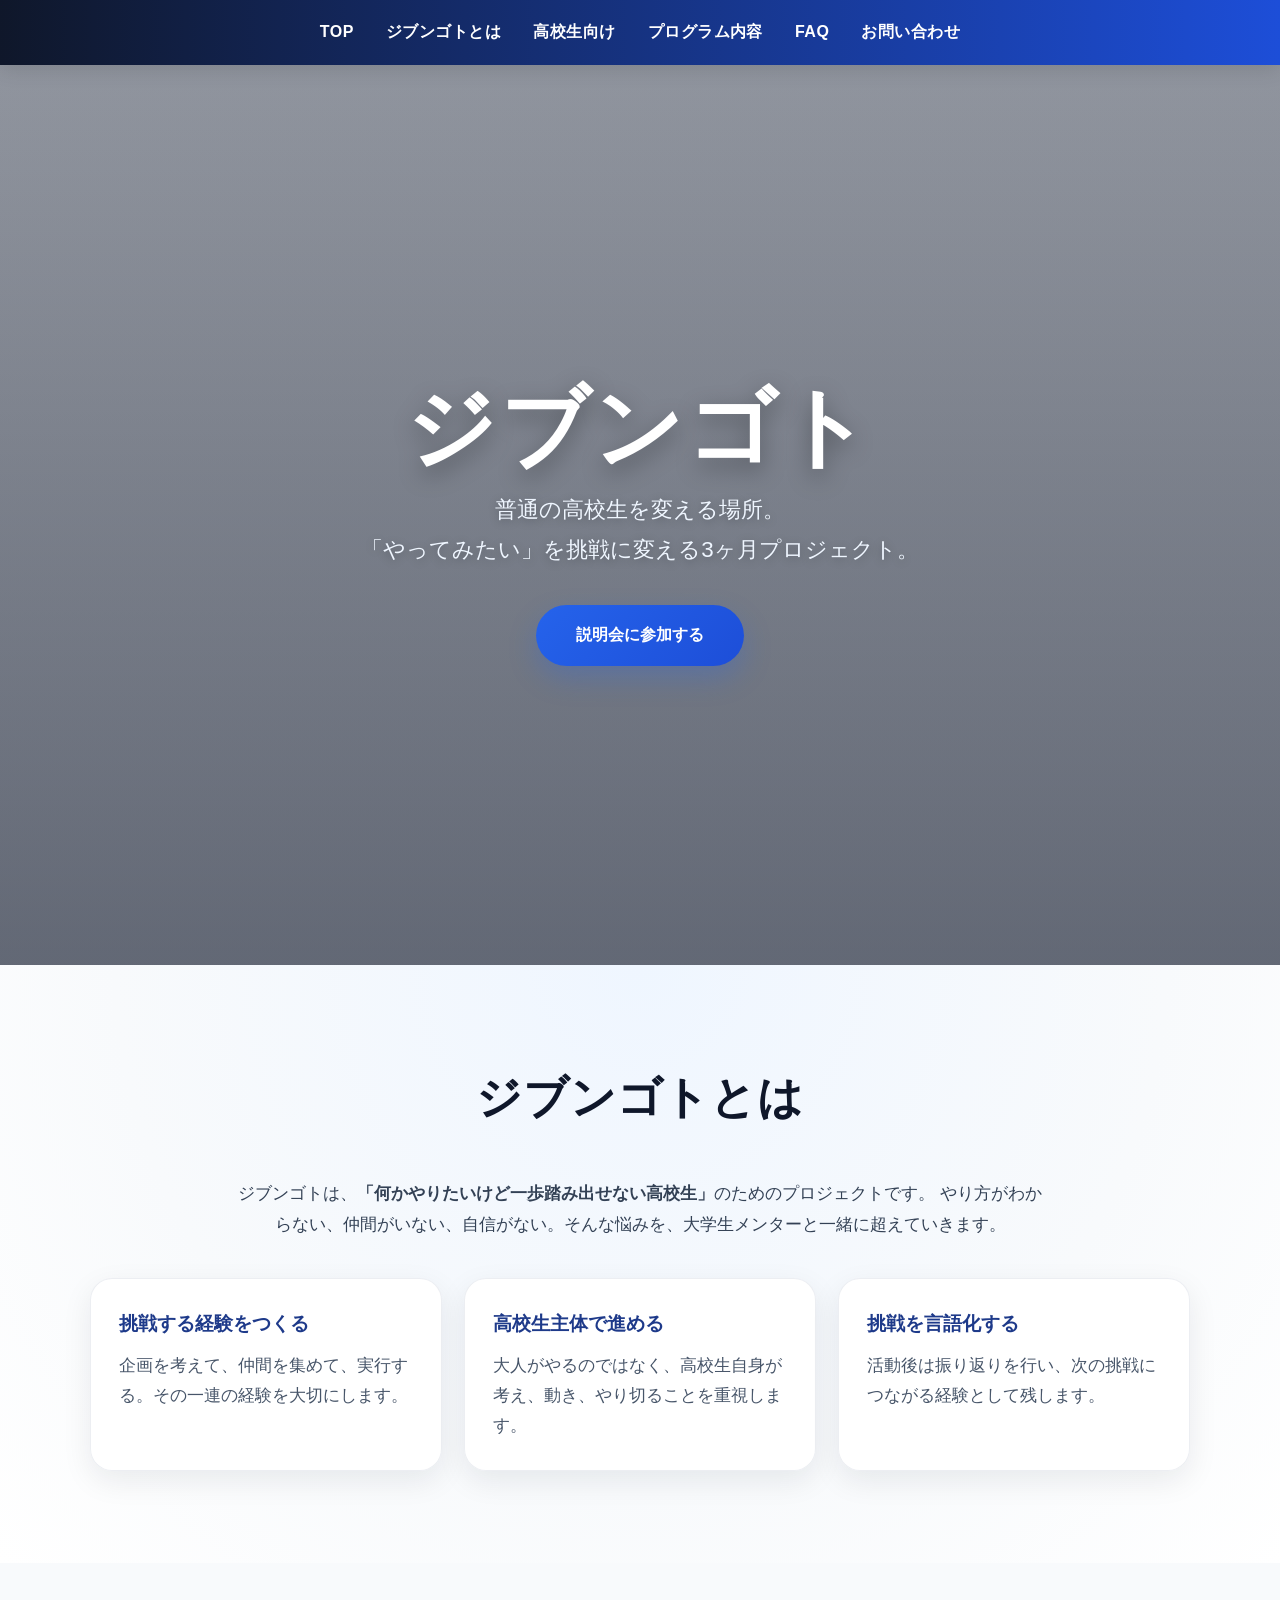
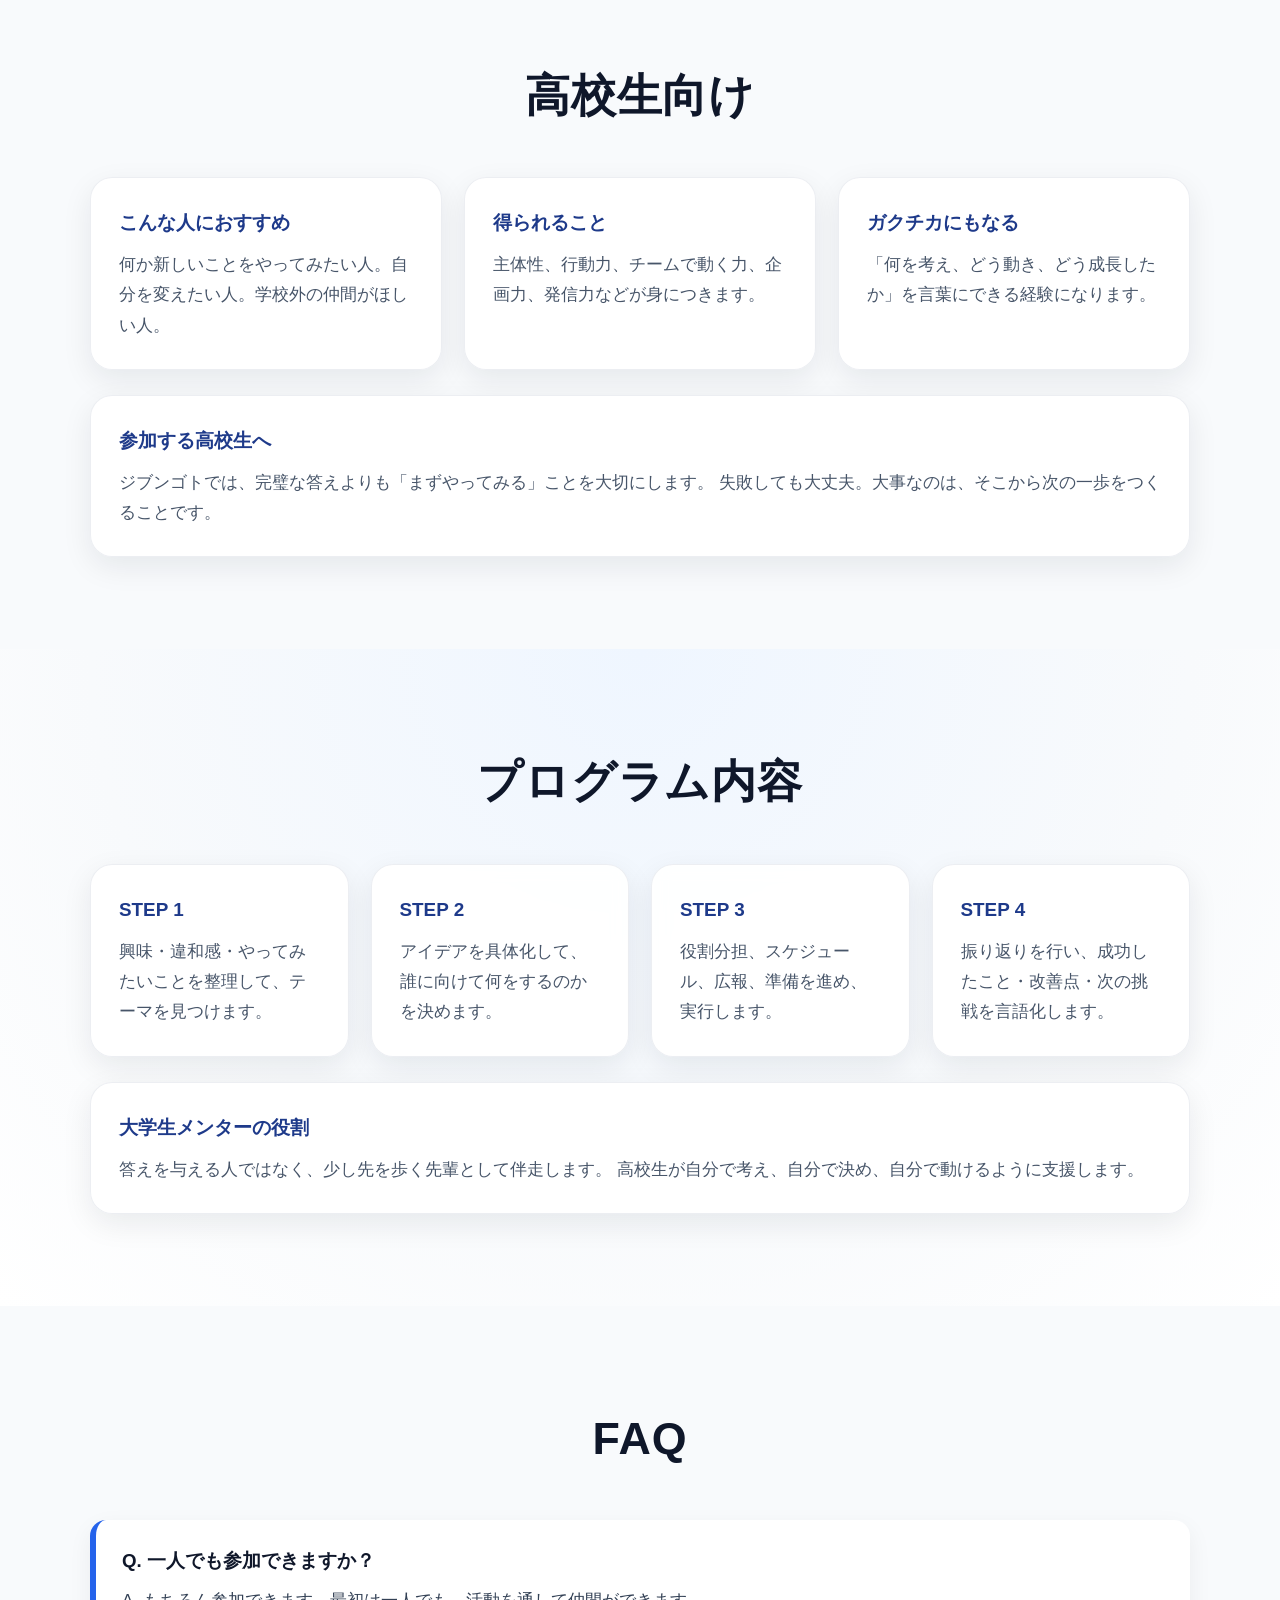
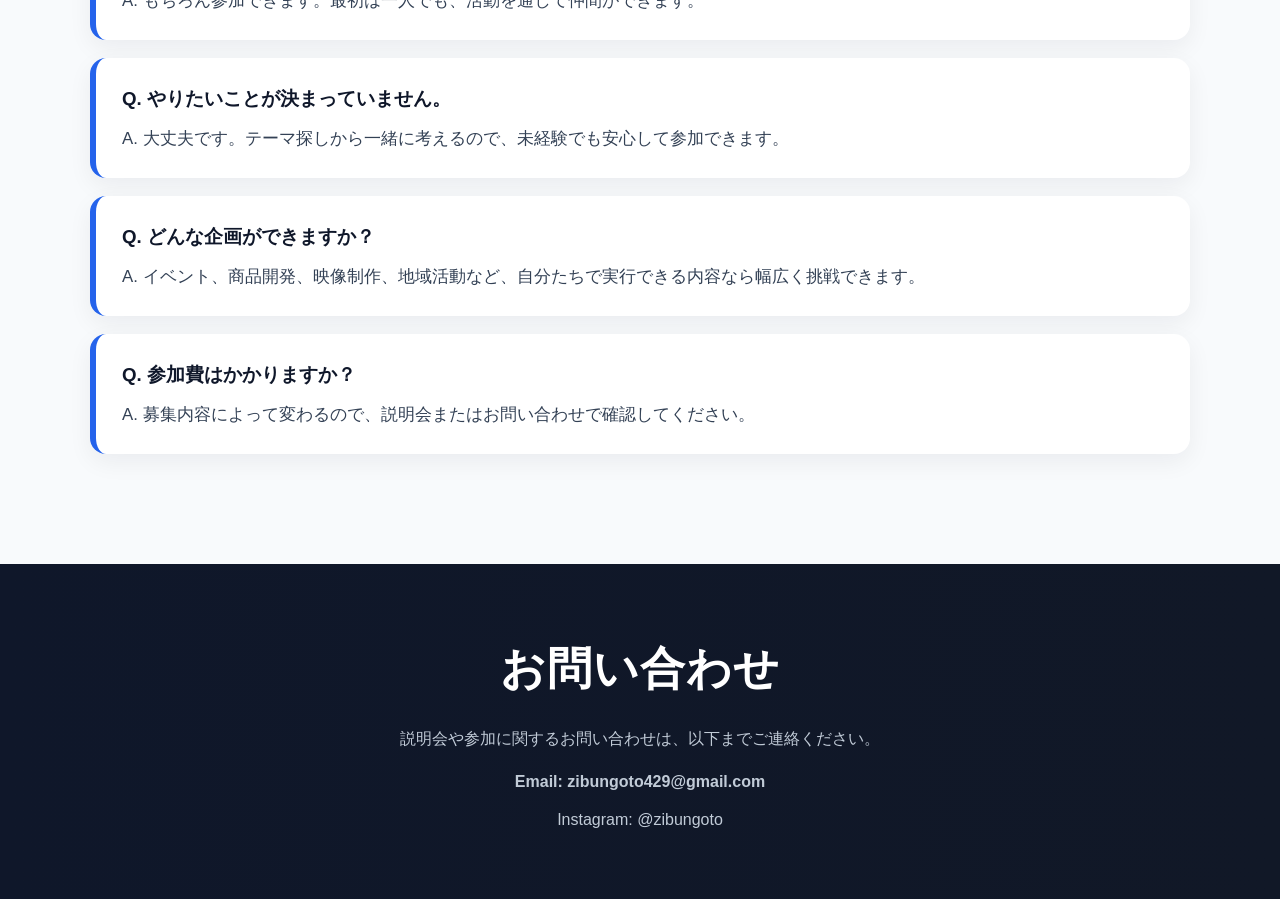
==== commit 17c90d08: "Update index.html" ====
--- a/index.html
+++ b/index.html
@@ -1,38 +1,156 @@
 <!DOCTYPE html>
 <html lang="ja">
 <head>
-<meta charset="UTF-8">
-<title>ジブンゴト</title>
-<link rel="stylesheet" href="style.css">
+    <meta charset="UTF-8">
+    <meta name="viewport" content="width=device-width, initial-scale=1.0">
+    <title>ジブンゴト | 普通の高校生を変える場所</title>
+    <meta name="description" content="ジブンゴトは、高校生の「やってみたい」を挑戦に変える3ヶ月プロジェクトです。">
+
+    <link rel="stylesheet" href="style.css">
 </head>
 <body>
 
 <header>
-<nav>
-<a href="index.html">TOP</a>
-<a href="about.html">ジブンゴトとは</a>
-<a href="highschool.html">高校生向け</a>
-<a href="program.html">プログラム内容</a>
-<a href="faq.html">FAQ</a>
-<a href="contact.html">お問い合わせ</a>
-</nav>
+    <nav>
+        <a href="#top">TOP</a>
+        <a href="#about">ジブンゴトとは</a>
+        <a href="#highschool">高校生向け</a>
+        <a href="#program">プログラム内容</a>
+        <a href="#faq">FAQ</a>
+        <a href="#contact">お問い合わせ</a>
+    </nav>
 </header>
 
-<section class="hero">
-<div>
-<h1>ジブンゴト</h1>
-
-<p>
-普通の高校生を変える場所。<br>
-「やってみたい」を挑戦に変える
-3ヶ月プロジェクト
-</p>
-<a href="contact.html" class="btn">説明会に参加する</a>
-</div>
+<section class="hero" id="top">
+    <div>
+        <h1>ジブンゴト</h1>
+        <p>
+            普通の高校生を変える場所。<br>
+            「やってみたい」を挑戦に変える3ヶ月プロジェクト。
+        </p>
+        <a href="#contact" class="btn">説明会に参加する</a>
+    </div>
 </section>
 
-<footer>
-ジブンゴト
+<section class="section-blue" id="about">
+    <div class="container">
+        <h2>ジブンゴトとは</h2>
+
+        <p style="text-align:center; max-width:820px; margin:0 auto 38px;">
+            ジブンゴトは、<strong>「何かやりたいけど一歩踏み出せない高校生」</strong>のためのプロジェクトです。
+            やり方がわからない、仲間がいない、自信がない。そんな悩みを、大学生メンターと一緒に超えていきます。
+        </p>
+
+        <div class="card-grid">
+            <div class="card">
+                <h3>挑戦する経験をつくる</h3>
+                <p>企画を考えて、仲間を集めて、実行する。その一連の経験を大切にします。</p>
+            </div>
+            <div class="card">
+                <h3>高校生主体で進める</h3>
+                <p>大人がやるのではなく、高校生自身が考え、動き、やり切ることを重視します。</p>
+            </div>
+            <div class="card">
+                <h3>挑戦を言語化する</h3>
+                <p>活動後は振り返りを行い、次の挑戦につながる経験として残します。</p>
+            </div>
+        </div>
+    </div>
+</section>
+
+<section id="highschool">
+    <div class="container">
+        <h2>高校生向け</h2>
+
+        <div class="card-grid">
+            <div class="card">
+                <h3>こんな人におすすめ</h3>
+                <p>何か新しいことをやってみたい人。自分を変えたい人。学校外の仲間がほしい人。</p>
+            </div>
+            <div class="card">
+                <h3>得られること</h3>
+                <p>主体性、行動力、チームで動く力、企画力、発信力などが身につきます。</p>
+            </div>
+            <div class="card">
+                <h3>ガクチカにもなる</h3>
+                <p>「何を考え、どう動き、どう成長したか」を言葉にできる経験になります。</p>
+            </div>
+        </div>
+
+        <div class="card" style="margin-top:25px;">
+            <h3>参加する高校生へ</h3>
+            <p>
+                ジブンゴトでは、完璧な答えよりも「まずやってみる」ことを大切にします。
+                失敗しても大丈夫。大事なのは、そこから次の一歩をつくることです。
+            </p>
+        </div>
+    </div>
+</section>
+
+<section class="section-blue" id="program">
+    <div class="container">
+        <h2>プログラム内容</h2>
+
+        <div class="card-grid">
+            <div class="card">
+                <h3>STEP 1</h3>
+                <p>興味・違和感・やってみたいことを整理して、テーマを見つけます。</p>
+            </div>
+            <div class="card">
+                <h3>STEP 2</h3>
+                <p>アイデアを具体化して、誰に向けて何をするのかを決めます。</p>
+            </div>
+            <div class="card">
+                <h3>STEP 3</h3>
+                <p>役割分担、スケジュール、広報、準備を進め、実行します。</p>
+            </div>
+            <div class="card">
+                <h3>STEP 4</h3>
+                <p>振り返りを行い、成功したこと・改善点・次の挑戦を言語化します。</p>
+            </div>
+        </div>
+
+        <div class="card" style="margin-top:25px;">
+            <h3>大学生メンターの役割</h3>
+            <p>
+                答えを与える人ではなく、少し先を歩く先輩として伴走します。
+                高校生が自分で考え、自分で決め、自分で動けるように支援します。
+            </p>
+        </div>
+    </div>
+</section>
+
+<section id="faq">
+    <div class="container">
+        <h2>FAQ</h2>
+
+        <div class="faq-card">
+            <h3>Q. 一人でも参加できますか？</h3>
+            <p>A. もちろん参加できます。最初は一人でも、活動を通して仲間ができます。</p>
+        </div>
+
+        <div class="faq-card">
+            <h3>Q. やりたいことが決まっていません。</h3>
+            <p>A. 大丈夫です。テーマ探しから一緒に考えるので、未経験でも安心して参加できます。</p>
+        </div>
+
+        <div class="faq-card">
+            <h3>Q. どんな企画ができますか？</h3>
+            <p>A. イベント、商品開発、映像制作、地域活動など、自分たちで実行できる内容なら幅広く挑戦できます。</p>
+        </div>
+
+        <div class="faq-card">
+            <h3>Q. 参加費はかかりますか？</h3>
+            <p>A. 募集内容によって変わるので、説明会またはお問い合わせで確認してください。</p>
+        </div>
+    </div>
+</section>
+
+<footer id="contact">
+    <h2>お問い合わせ</h2>
+    <p>説明会や参加に関するお問い合わせは、以下までご連絡ください。</p>
+    <p style="margin-top:14px; font-weight:700;">Email: zibungoto429@gmail.com</p>
+    <p style="margin-top:10px;">Instagram: @zibungoto</p>
 </footer>
 
 </body>
--- a/style.css
+++ b/style.css
@@ -20,165 +20,198 @@
 ==================== */
 
 header{
-    background:#0f172a;
     position:sticky;
     top:0;
     z-index:1000;
-    box-shadow:0 3px 15px rgba(0,0,0,.1);
+    background:linear-gradient(90deg, #0f172a, #1d4ed8);
+    box-shadow:0 4px 20px rgba(0,0,0,.12);
+    backdrop-filter: blur(10px);
 }
 
 nav{
     display:flex;
     justify-content:center;
-    gap:35px;
-    padding:20px;
+    align-items:center;
+    gap:32px;
+    padding:18px 20px;
     flex-wrap:wrap;
 }
 
 nav a{
     color:white;
     text-decoration:none;
-    font-weight:600;
-    transition:.3s;
+    font-weight:700;
+    letter-spacing:.03em;
+    transition:.25s;
+    position:relative;
+}
+
+nav a::after{
+    content:"";
+    position:absolute;
+    left:0;
+    bottom:-6px;
+    width:100%;
+    height:2px;
+    background:#93c5fd;
+    transform:scaleX(0);
+    transform-origin:left;
+    transition:.25s;
 }
 
 nav a:hover{
-    color:#60a5fa;
-}
-
-/* ====================
-TOP
+    color:#dbeafe;
+}
+
+nav a:hover::after{
+    transform:scaleX(1);
+}
+
+/* ====================
+TOP / HERO
 ==================== */
 
 .hero{
-    min-height:85vh;
-
-    background:
-    linear-gradient(
-        rgba(15,23,42,.75),
-        rgba(15,23,42,.75)
-    ),
-    url("https://images.unsplash.com/photo-1522202176988-66273c2fd55f");
-
-    background-size:cover;
-    background-position:center;
-
+    min-height:100vh;
     display:flex;
     justify-content:center;
     align-items:center;
     text-align:center;
-
-    color:white;
+    color:white;
+    padding:80px 20px 60px;
+    background:
+        linear-gradient(rgba(15,23,42,.35), rgba(15,23,42,.35)),
+        url("top.jpg");
+    background-size:cover;
+    background-position:center;
+    background-repeat:no-repeat;
+    position:relative;
+}
+
+.hero::before{
+    content:"";
+    position:absolute;
+    inset:0;
+    background:linear-gradient(
+        to bottom,
+        rgba(15,23,42,.15),
+        rgba(15,23,42,.45)
+    );
+}
+
+.hero > *{
+    position:relative;
+    z-index:1;
 }
 
 .hero h1{
-    font-size:5rem;
-    margin-bottom:20px;
+    font-size:clamp(3rem, 8vw, 5.5rem);
+    line-height:1;
+    margin-bottom:18px;
+    font-weight:900;
+    letter-spacing:.04em;
+    text-shadow:0 8px 24px rgba(0,0,0,.35);
+    color:white;
+}
+
+.hero p{
+    font-size:clamp(1.05rem, 2.2vw, 1.4rem);
+    max-width:760px;
+    margin:0 auto;
+    color:#eff6ff;
+    text-shadow:0 2px 10px rgba(0,0,0,.28);
+}
+
+/* ====================
+BUTTON
+==================== */
+
+.btn{
+    display:inline-flex;
+    align-items:center;
+    justify-content:center;
+    gap:.5rem;
+    margin-top:34px;
+    background:linear-gradient(135deg, #2563eb, #1d4ed8);
+    color:white;
+    text-decoration:none;
+    padding:16px 40px;
+    border-radius:999px;
     font-weight:800;
-}
-
-.hero p{
-    font-size:1.4rem;
-    max-width:700px;
+    box-shadow:0 12px 28px rgba(37,99,235,.28);
+    transition:.25s ease;
+}
+
+.btn:hover{
+    transform:translateY(-3px);
+    box-shadow:0 16px 34px rgba(37,99,235,.35);
+}
+
+/* ====================
+LAYOUT
+==================== */
+
+.container{
+    width:min(1100px, 90%);
     margin:auto;
-}
-
-/* ====================
-BUTTON
-==================== */
-
-.btn{
-    display:inline-block;
-
-    margin-top:35px;
-
-    background:#2563eb;
-
-    color:white;
-    text-decoration:none;
-
-    padding:16px 40px;
-
-    border-radius:999px;
-
-    font-weight:bold;
-
-    transition:.3s;
-}
-
-.btn:hover{
-    background:#1d4ed8;
-    transform:translateY(-3px);
-}
-
-/* ====================
-LAYOUT
-==================== */
-
-.container{
-    width:90%;
-    max-width:1100px;
-    margin:auto;
-    padding:90px 0;
+    padding:92px 0;
 }
 
 h1,h2,h3{
     color:#0f172a;
 }
 
-h1{
-    color:white;
-}
-
 h2{
     text-align:center;
-    font-size:2.5rem;
-    margin-bottom:50px;
-}
-
-/* ====================
-CARD
-==================== */
-
-.card{
-    background:white;
-
-    padding:30px;
-
-    border-radius:20px;
-
-    margin-bottom:25px;
-
-    box-shadow:
-    0 8px 30px rgba(0,0,0,.08);
-
-    transition:.3s;
-}
-
-.card:hover{
-    transform:translateY(-5px);
-}
-
-.card-grid{
-
-    display:grid;
-
-    grid-template-columns:
-    repeat(auto-fit,minmax(250px,1fr));
-
-    gap:25px;
-}
-
-/* ====================
-SECTIONS
-==================== */
+    font-size:clamp(2rem, 4vw, 2.8rem);
+    margin-bottom:42px;
+    font-weight:900;
+    letter-spacing:.02em;
+}
+
+.section-blue{
+    background:
+        radial-gradient(circle at top, #eff6ff 0%, #f8fafc 60%, #ffffff 100%);
+}
 
 .container p{
     font-size:1.05rem;
-}
-
-.section-blue{
-    background:#eff6ff;
+    color:#334155;
+}
+
+/* ====================
+CARDS
+==================== */
+
+.card-grid{
+    display:grid;
+    grid-template-columns:repeat(auto-fit,minmax(240px,1fr));
+    gap:22px;
+}
+
+.card{
+    background:rgba(255,255,255,.92);
+    border:1px solid rgba(148,163,184,.18);
+    padding:28px;
+    border-radius:22px;
+    box-shadow:0 10px 30px rgba(15,23,42,.08);
+    transition:.28s ease;
+    backdrop-filter: blur(8px);
+}
+
+.card:hover{
+    transform:translateY(-6px);
+    box-shadow:0 16px 34px rgba(15,23,42,.12);
+}
+
+.card h3{
+    margin-bottom:10px;
+    color:#1e3a8a;
+    font-size:1.18rem;
+}
+
+.card p{
+    color:#475569;
 }
 
 /* ====================
@@ -188,9 +221,15 @@
 .faq-card{
     background:white;
     border-left:6px solid #2563eb;
-    padding:25px;
-    margin-bottom:20px;
-    border-radius:12px;
+    padding:24px 26px;
+    margin-bottom:18px;
+    border-radius:16px;
+    box-shadow:0 8px 24px rgba(15,23,42,.06);
+}
+
+.faq-card h3{
+    margin-bottom:8px;
+    color:#0f172a;
 }
 
 /* ====================
@@ -198,18 +237,20 @@
 ==================== */
 
 footer{
-    background:#0f172a;
+    background:linear-gradient(90deg, #0f172a, #111827);
     color:white;
     text-align:center;
-    padding:60px 20px;
+    padding:64px 20px;
 }
 
 footer h2{
     color:white;
+    margin-bottom:16px;
 }
 
 footer p{
-    opacity:.9;
+    color:#cbd5e1;
+    opacity:.95;
 }
 
 /* ====================
@@ -217,21 +258,33 @@
 ==================== */
 
 @media(max-width:768px){
-
-    .hero h1{
-        font-size:3rem;
-    }
-
-    .hero p{
-        font-size:1.1rem;
-    }
-
     nav{
-        gap:15px;
-        font-size:.9rem;
+        gap:14px;
+        padding:14px 12px;
+        font-size:.92rem;
+    }
+
+    .hero{
+        min-height:92vh;
+        padding:100px 18px 70px;
+    }
+
+    .container{
+        width:92%;
+        padding:72px 0;
     }
 
     h2{
-        font-size:2rem;
-    }
-}
+        margin-bottom:32px;
+    }
+
+    .card{
+        padding:24px;
+        border-radius:18px;
+    }
+
+    .btn{
+        width:100%;
+        max-width:320px;
+    }
+}
